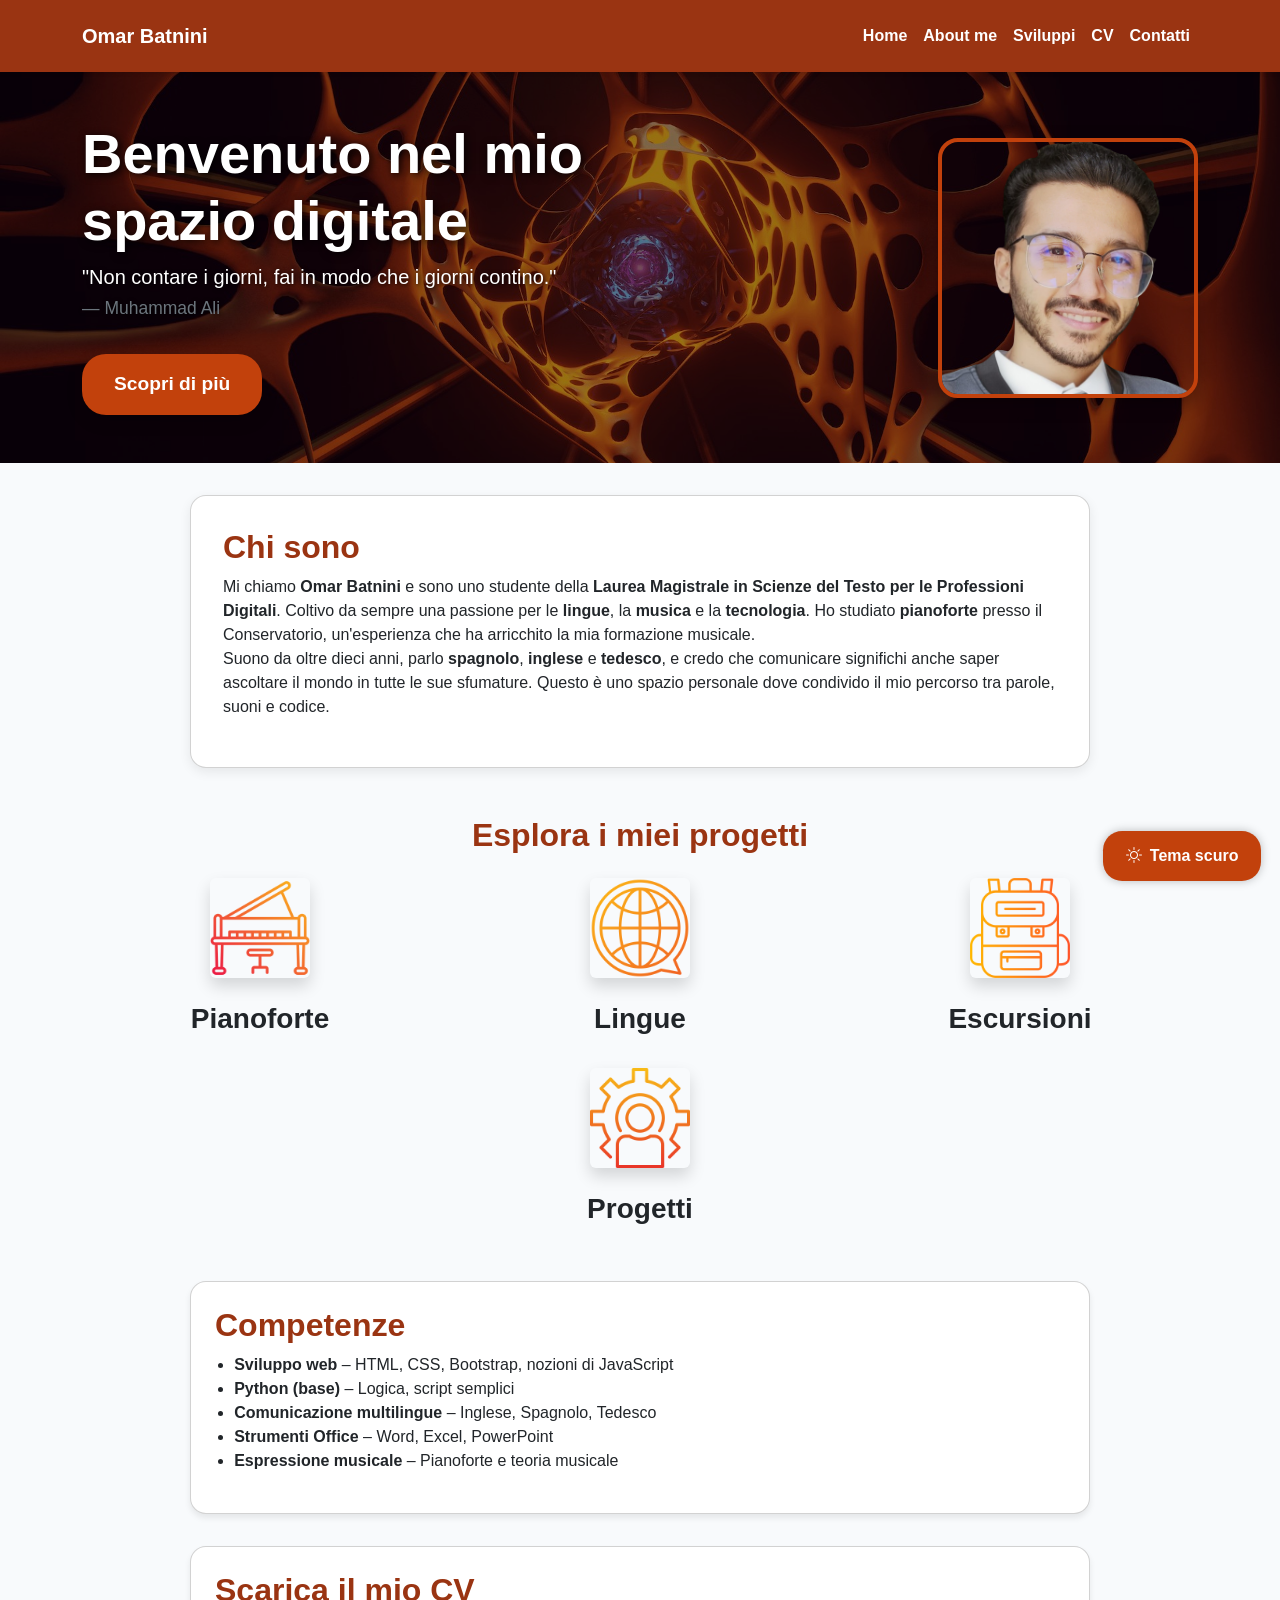
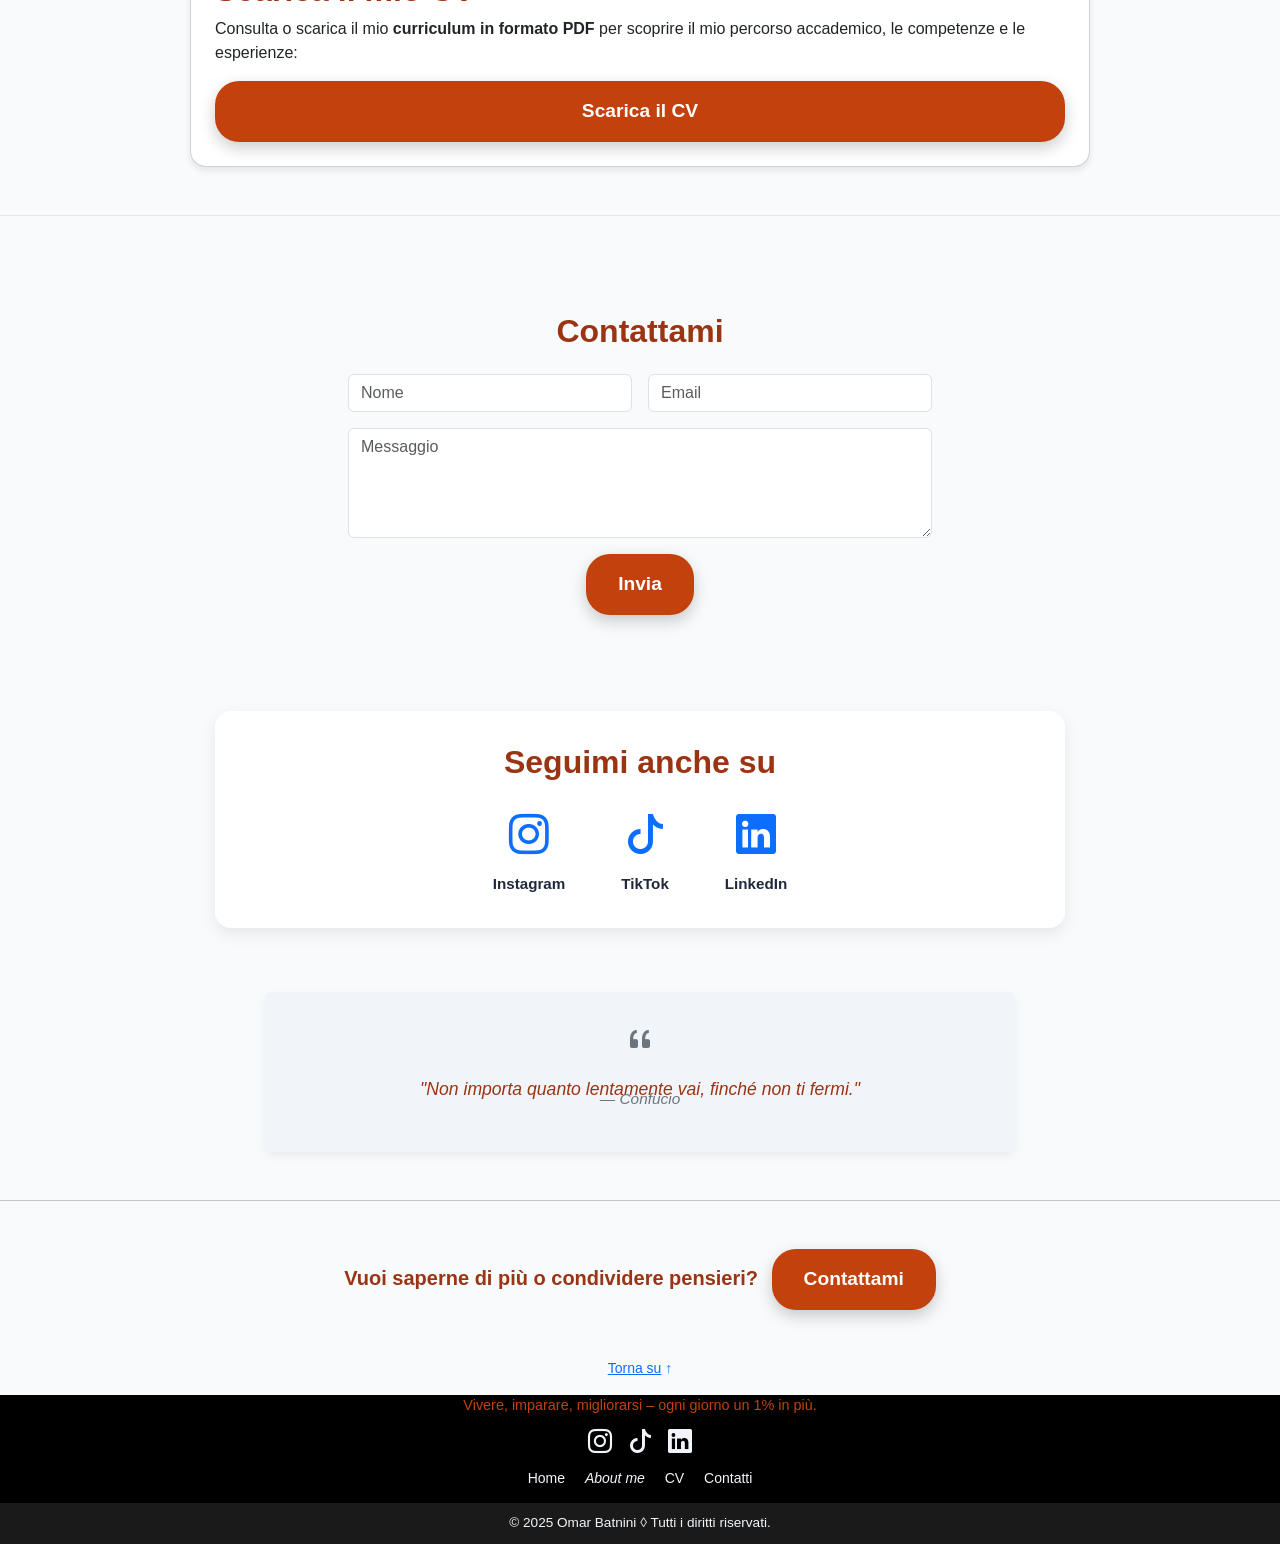
==== index.html @ 5d7cba1f "Versione 1 HTML del sito 05 febbraio" ====
<!DOCTYPE html>
<html lang="it">
<head>
    <!-- script per eseguire subito lo script ed evitare flash di cambio luce dark mode -->
    <script>
  (function() {
    try {
      const prefersDark = window.matchMedia('(prefers-color-scheme: dark)').matches;
      const savedTheme = localStorage.getItem('dark-mode');
      const useDark = savedTheme === 'dark' || (!savedTheme && prefersDark);
      if (useDark) {
        document.documentElement.classList.add('dark-mode');
      }
    } catch(e) {}
  })();
</script>
<!-- Meta Tags -->
  <meta charset="UTF-8">
  <meta http-equiv="X-UA-Compatible" content="IE=edge">
  <meta name="viewport" content="width=device-width, initial-scale=1">
  <meta name="description" content="Portfolio di uno studente LM-43: carriera accademica, progetti digitali, musica, lingue e sviluppo web.">
  <meta name="keywords" content="Studente LM-43, Scienze del testo, Portfolio, Web Development, Lingue, Musica, Python, HTML, CSS">
  <title>Portfolio – Omar Batnini</title>

<!-- Bootstrap & Icons -->
  <link href="https://cdn.jsdelivr.net/npm/bootstrap@5.3.3/dist/css/bootstrap.min.css" rel="stylesheet">
  <link rel="stylesheet" href="https://cdn.jsdelivr.net/npm/bootstrap-icons@1.11.3/font/bootstrap-icons.min.css">
  <link rel="stylesheet" href="css/style.css">

<!-- Favicon O con fulmine e link per adattare a schermi e device -->
  <link rel="apple-touch-icon" sizes="180x180" href="/apple-touch-icon.png">
  <link rel="icon" type="image/png" sizes="32x32" href="/favicon-32x32.png">
  <link rel="icon" type="image/png" sizes="16x16" href="/favicon-16x16.png">
  <link rel="manifest" href="/site.webmanifest">
  <link rel="icon" href="/favicons/favicon.ico" type="image/x-icon">

<!--Libreria open-source Font awesome per icone-->
  <link rel="stylesheet" href="https://cdnjs.cloudflare.com/ajax/libs/font-awesome/6.4.0/css/all.min.css">

<!-- Google Fonts -->
  <link rel="preconnect" href="https://fonts.googleapis.com">
  <link rel="preconnect" href="https://fonts.gstatic.com" crossorigin>
  <link href="https://fonts.googleapis.com/css2?family=Inter:wght@400;700&display=swap" rel="stylesheet">

<!-- OG Tags -->
  <meta property="og:title" content="Portfolio - Omar Batnini">
  <meta property="og:site_name" content="Portfolio accademico di Omar Batnini">
  <meta property="og:url" content="https://omar_batnini.it">
  <meta property="og:description" content="Lingue, web design, contenuti multimediali e musica. Un percorso creativo e digitale.">
  <meta property="og:type" content="website">
  <meta property="og:image" content="https://omar_batnini.it/preview.jpg">

<!--libreria AOS per animazioni -->
  <link href="https://cdn.jsdelivr.net/npm/aos@2.3.4/dist/aos.css" rel="stylesheet">
</head>

<body id="top" data-bs-spy="scroll" data-bs-target="#navbar" data-bs-offset="70" tabindex="0">
<!-- Bottone Dark Mode -->
    <button id="theme-toggle" class="d-flex align-items-center ms-3">
        <i class="bi bi-brightness-high me-2"></i>
        <span class="theme-label">Tema scuro</span>
    </button>
<!-- Navbar -->
<nav id="navbar" class="navbar navbar-expand-lg navbar-light shadow-sm py-3">
  <div class="container">

    <!-- Brand -->
    <a class="navbar-brand fw-bold" href="index.html#hero">Omar Batnini</a>

    <!-- Bottone hamburger -->
    <button class="navbar-toggler  ms-auto" type="button" data-bs-toggle="collapse" data-bs-target="#navbarNav">
      <span class="navbar-toggler-icon"></span>
    </button>

    <!-- Menu navigazione -->
    <div class="collapse navbar-collapse justify-content-end" id="navbarNav">
      <ul class="navbar-nav">
        <li class="nav-item"><a class="nav-link" href="index.html#hero">Home</a></li>
        <li class="nav-item"><a class="nav-link" href="index.html#bio">About me</a></li>
        <li class="nav-item"><a class="nav-link" href="index.html#progetti-interattivi">Sviluppi</a></li>
        <li class="nav-item"><a class="nav-link" href="index.html#cv">CV</a></li>
        <li class="nav-item"><a class="nav-link" href="index.html#contatti">Contatti</a></li>
      </ul>
    </div>

  </div>
</nav>

<main>

<!-- Hero Section -->
<section id="hero" class="py-5 hero-section text-center">
  <div class="container">
    <div class="row align-items-center">
      <div class="col-md-6 text-md-start order-2 order-md-1">
        <h1 class="display-4 fw-bold">Benvenuto nel mio spazio digitale</h1>
        <p class="lead" id="hero-quote"></p>
        <a href="#bio" class="btn btn-outline-orange mt-3">Scopri di più</a>
      </div>
      <div class="col-md-6 text-center text-md-end order-1 order-md-2">
        <img src="./img/home/profile-pic.png" alt="Foto di Omar Batnini, studente di LM-43, pianista e responsabile del sito" class="profile-pic" loading="lazy">
      </div>
    </div>
  </div>
</section>

<!-- Sezione Bio -->
<section id="bio" class="card">
  <h2>Chi sono</h2>
  <p>
    Mi chiamo <strong>Omar Batnini</strong> e sono uno studente della <strong>Laurea Magistrale in Scienze del Testo per le Professioni Digitali</strong>. Coltivo da sempre una passione per le <strong>lingue</strong>, la <strong>musica</strong> e la <strong>tecnologia</strong>. Ho studiato <strong>pianoforte</strong> presso il Conservatorio, un'esperienza che ha arricchito la mia formazione musicale.
    <br>
    Suono da oltre dieci anni, parlo <strong>spagnolo</strong>, <strong>inglese</strong> e <strong>tedesco</strong>, e credo che comunicare significhi anche saper ascoltare il mondo in tutte le sue sfumature. Questo è uno spazio personale dove condivido il mio percorso tra parole, suoni e codice.
  </p>
</section>

<section id="progetti-interattivi" class="container my-5">
  <h2 class="text-center fw-bold mb-4">Esplora i miei progetti</h2>
  <div class="row g-4 justify-content-center">
    <div class="col-md-4 text-center">
      <a href="piano.html" class="text-decoration-none">
        <img src="img/home/icona_piano.png" class="img-fluid rounded shadow icon-style" alt="Icona stilizzata di un pianoforte" loading="lazy">
        <h3 class="mt-2 text-dark">Pianoforte</h3>
      </a>
    </div>
    <div class="col-md-4 text-center">
      <a href="lingue.html" class="text-decoration-none">
        <img src="img/home/icona_lingue.png" class="img-fluid rounded shadow icon-style" alt="Icona stilizzata di un globo con connessioni" loading="lazy">
        <h3 class="mt-2 text-dark">Lingue</h3>
      </a>
    </div>
    <div class="col-md-4 text-center">
      <a href="escursioni.html" class="text-decoration-none">
        <img src="img/home/icona_escursione.png" class="img-fluid rounded shadow icon-style" alt="Icona stilizzata di uno zaino da escursione" loading="lazy">
        <h3 class="mt-2 text-dark">Escursioni</h3>
      </a>
    </div>
    <div class="col-md-3 text-center">
      <a href="progetti.html" class="text-decoration-none">
        <img src="img/home/icona_progetti.png" class="img-fluid rounded shadow icon-style" alt="Icona stilizzata per progetti digitali" loading="lazy">
        <h3 class="mt-2 text-dark">Progetti</h3>
      </a>
    </div>
  </div>
</section>

<section id="skills" class="card">
  <h2>Competenze</h2>
  <ul>
    <li><strong>Sviluppo web</strong> – HTML, CSS, Bootstrap, nozioni di JavaScript</li>
    <li><strong>Python (base)</strong> – Logica, script semplici</li>
    <li><strong>Comunicazione multilingue</strong> – Inglese, Spagnolo, Tedesco</li>
    <li><strong>Strumenti Office</strong> – Word, Excel, PowerPoint</li>
    <li><strong>Espressione musicale</strong> – Pianoforte e teoria musicale</li>
  </ul>
</section>

<section id="cv" class="card">
  <h2>Scarica il mio CV</h2>
  <p>Consulta o scarica il mio <strong>curriculum in formato PDF</strong> per scoprire il mio percorso accademico, le competenze e le esperienze:</p>
  <a href="CV_Batnini_Omar.pdf" target="_blank" download class="btn">Scarica il CV</a>
</section>

<hr class="my-5" style="border-top: 1px solid #aaa;">

<section id="contatti" class="py-5">
  <div class="container">
    <h2 class="text-center fw-bold mb-4">Contattami</h2>
    <form action="https://formsubmit.co/batniniomar8@gmail.com" method="POST" class="row g-3 mx-auto" style="max-width: 600px;">
      <input type="text" name="_honey" style="display:none">
      <input type="hidden" name="_captcha" value="false">
      <input type="hidden" name="_next" value="http://151.97.125.211/tecweb/batnini/thankyou.php">
      <div class="col-md-6">
        <input type="text" name="Nome" class="form-control" placeholder="Nome" required>
      </div>
      <div class="col-md-6">
        <input type="email" name="Email" class="form-control" placeholder="Email" required>
      </div>
      <div class="col-12">
        <textarea name="Messaggio" class="form-control" rows="4" placeholder="Messaggio" required></textarea>
      </div>
      <div class="col-12 text-center">
        <button type="submit" class="btn btn-orange">Invia</button>
      </div>
    </form>
  </div>
</section>

<section class="follow-card text-center my-5">
  <div class="follow-box mx-auto">
    <h2 class="fw-bold mb-4">Seguimi anche su</h2>
    <div class="d-flex justify-content-center gap-4 flex-wrap">
      <div class="social-icon-group">
        <a href="https://instagram.com/omar_batnini" target="_blank" aria-label="Profilo Instagram di Omar Batnini" class="text-decoration-none text-dark-mode-aware">
          <i class="bi bi-instagram fs-1"></i>
          <div class="social-label">Instagram</div>
        </a>
      </div>
      <div class="social-icon-group">
        <a href="https://tiktok.com/@omarbatnini" target="_blank" aria-label="Profilo TikTok di Omar Batnini" class="text-decoration-none text-dark-mode-aware">
          <i class="bi bi-tiktok fs-1"></i>
          <div class="social-label">TikTok</div>
        </a>
      </div>
      <div class="social-icon-group">
        <a href="https://www.linkedin.com/in/omar-batnini-01b618172/" target="_blank" aria-label="Profilo LinkedIn di Omar Batnini" class="text-decoration-none text-dark-mode-aware">
          <i class="bi bi-linkedin fs-1"></i>
          <div class="social-label">LinkedIn</div>
        </a>
      </div>
    </div>
  </div>
</section>

<section class="text-center my-5">
  <blockquote class="random-citazione mx-auto">
    <i class="bi bi-quote fs-2 text-secondary d-block mb-2"></i>
    <p id="random-quote"></p>
  </blockquote>
</section>

<hr class="my-5">

<section class="container text-center my-5">
  <h2 class="fs-5">
    Vuoi saperne di più o condividere pensieri? <a href="index.html#contatti" class="btn btn-outline-orange ms-2">Contattami</a>
  </h2>
</section>

<section class="text-center">
  <p class="text-center small mt-4">
    <a href="#top" class="text-decoration-none"><u>Torna su</u> ↑</a>
  </p>
</section>

</main>

<footer class="site-footer">
  <hr class="hr-dark-mode">
  <div class="container">
    <!-- Frase -->
    <div class="row">
      <div class="col-12">
        <p class="lead small footer-quote">Vivere, imparare, migliorarsi – ogni giorno un 1% in più.</p>
      </div>
    </div>

<!-- Social -->
  <div class="row mb-2">
    <div class="col-12">
      <div class="d-flex justify-content-center gap-3">
        <a href="https://instagram.com/omar_batnini" target="_blank"><i class="bi bi-instagram footer-icon"></i></a>
        <a href="https://tiktok.com/@omarbatnini" target="_blank"><i class="bi bi-tiktok footer-icon"></i></a>
        <a href="https://www.linkedin.com/in/omar-batnini-01b618172/" target="_blank"><i class="bi bi-linkedin footer-icon"></i></a>
      </div>
    </div>
  </div>

    <!-- Navigazione -->
    <div class="row">
      <div class="col-12">
        <ul class="list-inline small mb-1">
          <li class="list-inline-item mx-2"><a href="index.html#hero" class="footer-link">Home</a></li>
          <li class="list-inline-item mx-2"><a href="index.html#bio" class="footer-link"><i>About me</i></a></li>
          <li class="list-inline-item mx-2"><a href="index.html#cv" class="footer-link">CV</a></li>
          <li class="list-inline-item mx-2"><a href="index.html#contatti" class="footer-link">Contatti</a></li>
        </ul>
      </div>
    </div>
  </div>

  <!-- Banda finale -->
  <div class="footer-bottom">
    © 2025 Omar Batnini ◊ Tutti i diritti riservati.
  </div>
</footer>

<!-- Script Bootstrap + Tema -->
<script src="https://cdn.jsdelivr.net/npm/bootstrap@5.3.3/dist/js/bootstrap.bundle.min.js"></script>
<script src="js/quotes.js"></script>

<!-- Scrollspy dopo aver caricato Bootstrap script -->
<script>
  const scrollSpy = new bootstrap.ScrollSpy(document.body, {
    target: '#navbar',
    offset: 70
  });
</script>

<!-- Tema Dark mode -->
<script>
const themeToggle = document.getElementById('theme-toggle');

if (themeToggle) {
    const icon = themeToggle.querySelector('i');
    const label = themeToggle.querySelector('.theme-label');

    const savedTheme = localStorage.getItem('dark-mode');
    if (savedTheme === 'true') {
        document.body.classList.add('dark-mode');
    }

    function updateThemeIcon() {
        const isDark = document.body.classList.contains('dark-mode');
        icon.className = isDark ? 'bi bi-moon me-2' : 'bi bi-brightness-high me-2';
        if (label) {
            label.textContent = isDark ? 'Tema chiaro' : 'Tema scuro';
        }
    }

    themeToggle.addEventListener('click', () => {
        const isDark = document.body.classList.toggle('dark-mode');
        localStorage.setItem('dark-mode', isDark);
        updateThemeIcon();
    });

    updateThemeIcon();
}
</script>

<!-- Inserisci citazioni random -->
<script>
document.addEventListener('DOMContentLoaded', function() {
    const heroQuote = document.getElementById('hero-quote');
    const randomQuote = document.getElementById('random-quote');
    
    if (heroQuote) {
        const quote = getRandomQuote();
        heroQuote.innerHTML = `"${quote.testo}" <br><span class="blockquote-footer mt-2">${quote.autore}</span>`;
    }
    
    if (randomQuote) {
        const quote = getRandomQuote();
        randomQuote.innerHTML = `"${quote.testo}"<br><footer class="blockquote-footer">${quote.autore}</footer>`;
    }
});
</script>

</body>
</html>
---- css/style.css ----
/* =======================================
   VARIABILI CSS E COLORI BASE
======================================= */

:root {
  --primary-bg: #334155;                  /* Grigio-blu profondo (sfondo generale) */
  --primary-text: #1e293b;                /* Testo primario scuro */
  --accent-color: #c2410c;                /* Arancione bruciato (bottoni, titoli) */
  --accent-color-light: #fca96a;          /* Arancione chiaro (hover, ombreggiature) */
  --secondary-accent-color: #2563eb;      /* Blu vivo per link/icone */
  --navbar-bg: #9a3412;                   /* Marrone-arancio scuro (navbar) */
  --card-bg: #ffffff;                     /* Bianco */
  --card-shadow: rgba(0, 0, 0, 0.08);     /* Ombra soft */
  --dark-bg: #0f172a;                     /* Sfondo dark mode */
  --light-text: #f1f5f9;                  /* Testo chiaro su sfondo scuro */
  --dark-card: #1e293b;                   /* Card in dark mode */
  --dark-border: #334155;                 /* Bordo visibile ma soft */
  --accent-color-dark: #9a3412;           /* Variante più scura dell'accent */
  --bg-main: #f8fafc;                     /* Sfondo chiaro uniforme */
  --section-bg: #f1f5f9;                  /* Sezioni alternate */
}



/* =======================================
   BODY E FONT BASE
======================================= */
/* =======================================
   Scorrimento fluido tra i link interni con ancoraggio e smooth scrolling
======================================= */
html {
  scroll-behavior: smooth;
}
html.dark-mode {
  --primary-bg: #0f172a;
  --primary-text: #f1f5f9;
  /* Altre variabili per la modalità scura */
}

html.light-mode {
  --primary-bg: #f8fafc;
  --primary-text: #1e293b;
  /* Altre variabili per la modalità chiara */
}
body {
  margin: 0;
  font-family: 'Segoe UI', sans-serif;
  background-color: var(--bg-main);
  color: var(--primary-text);
  transition: background-color 0.4s ease, color 0.4s ease;
/*aggiunto per il footer che non stava giù con poco contenuto in progetti.html*/
  display: flex;
  flex-direction: column;
  min-height: 100vh;
  /* Per far funzionare scrollspy */
    position: relative;

}
main {
  flex: 1;
}

/* =======================================
   HEADER E IMMAGINE PROFILO
======================================= */
header {
  display: flex;
  align-items: center;
  padding: 2rem;
  gap: 2rem;
  flex-wrap: wrap;
  justify-content: center;
}

header img {
  width: 150px;
  height: 150px;
  border-radius: 50%;
  object-fit: cover;
  border: 4px solid var(--accent-color);
}

.intro {
  max-width: 600px;
}

/* =======================================
   TITOLI
======================================= */
h1, h2, h3, h5 {
  color: var(--navbar-bg);
  margin-bottom: 0.5rem;
  font-weight: bold;
}
/* =======================================
   NAVBAR
======================================= */
.navbar {
  position: sticky;
  top: 0;
  z-index: 1030;
  background-color: var(--navbar-bg);
  padding: 1rem;
  display: flex;
  justify-content: center;
  gap: 2rem;
  flex-wrap: wrap;
}

.navbar a {
  color: white !important;
  text-decoration: none;
  font-weight: bold;
}

.navbar a:hover {
  text-decoration: underline;
}
/*per il bottone dark mode*/
.navbar #theme-toggle {
  background-color: var(--navbar-bg);
  color: var(--light-text);
  border: none;
}
.navbar #theme-toggle:hover {
  background-color: var(--accent-color-dark);
}
/* =======================================
   NAVBAR SCROLLSPY : ma non funziona, tolto id="nav" e altro
   .navbar-nav .nav-link.active {
  color: var(--accent-color-light) !important;
  border-bottom: 2px solid var(--accent-color-light);
}
======================================= */


/* =======================================
   HERO SECTION*/
.hero-section {
  position: relative;
  background-image: url('../img/home/hero-bg.jpg'); /* URL dell'immagine di sfondo hero */
  background-size: cover;
  background-position: center;
  background-repeat: no-repeat;
  color: var(--primary-text);
}

.hero-section h1,
.hero-section .lead {
  text-shadow: 2px 2px 4px rgba(0, 0, 0, 0.5);
  
}

.lead {
  color: var(--accent-color); 
}

.hero-section::before {
  content: "";
  position: absolute;
  inset: 0;
  background: rgba(0, 0, 0, 0.4); /* ombra sopra l'immagine */
  z-index: 0;
}
.hero-section .container {
  position: relative;
  z-index: 1;
}
/* =======================================
   IMMAGINE PROFILO*/
   .profile-pic {
    width: 100%;
    max-width: 260px;
    height: auto;
    aspect-ratio: 1/1;
    border-radius: 20px;
    border: 4px solid var(--accent-color);
    object-fit: cover;
    object-position: center top;
    margin-right: 0;
    box-shadow: 0 6px 18px rgba(0, 0, 0, 0.25);
  }
  .profile-pic:hover {
  transform: scale(1.03);
  transition: transform 0.3s ease;
}
/* =======================================
   SEZIONE BIO
======================================= */
#bio {
  box-shadow: 0 4px 12px var(--card-shadow);
  border-radius: 1rem;
  padding: 2rem;
  background-color: var(--card-bg);
  margin: 2rem auto;
  max-width: 900px;
}

/* =======================================
   CARD GENERICA (COMPETENZE E CV)
======================================= */
.card {
  background-color: var(--card-bg);
  box-shadow: 0 4px 6px var(--card-shadow);
  border-radius: 1rem;
  padding: 1.5rem;
  margin: 2rem auto;
  max-width: 900px;
  transition: background-color 0.3s ease, box-shadow 0.3s ease;
}
/* =======================================
   CAROUSEL
   =======================================*/
/* Stili comuni per entrambi i caroselli */
.carousel-custom {
  background-color: var(--section-bg);
  padding: 1rem;
  border-radius: 1rem;
  max-width: 800px;
  margin: 0 auto;
}

.carousel-custom .carousel-item img {
  max-height: 480px; /* Altezza più contenuta */
  width: auto;
  max-width: 100%;
  object-fit: contain; /* Lascia margini laterali come in lingue.html */
  display: block;
  margin: 0 auto;
}
/* Mettiamo le freccette laterali su sfondo bianco e le inseriamo in svg*/
.carousel-custom .carousel-control-prev-icon,
.carousel-custom .carousel-control-next-icon {
  background-image: url("data:image/svg+xml,%3Csvg xmlns='http://www.w3.org/2000/svg' fill='%231e293b' viewBox='0 0 16 16'%3E%3Cpath d='M8.354 1.146a.5.5 0 0 0-.708 0L2.5 6.293a.5.5 0 0 0 0 .707L7.646 12.5a.5.5 0 0 0 .708-.707L3.207 7.5H13.5a.5.5 0 0 0 0-1H3.207l4.147-4.293a.5.5 0 0 0 0-.707z'/%3E%3C/svg%3E");
}
/* =======================================
   LISTE E TESTO
======================================= */
ul {
  padding-left: 1.2rem;
}
/*Citazione Random PHP*/
.random-citazione {
  font-style: italic;
  font-size: 1.1rem;
  padding: 1.5rem;
  text-align: center;
  margin: 4rem auto 2rem;
  max-width: 750px;
  border-radius: 0.5rem;
  background-color: var(--section-bg);
  color: var(--accent-color-dark);
  box-shadow: 0 4px 10px rgba(0,0,0,0.06);
}
/* ==========================================
  Per aumentare leggermente visibilità con altezza linea*/
.random-citazione {
  line-height: 1.6;
}
/* =======================================
   ICONE E IMMAGINI
======================================= */
.icon-style {
  max-width: 100px;
  height: auto;
  margin-bottom: 1rem;
  display: inline-block;
  transition: transform 0.3s ease; /* aggiunto per animazione */
}

.icon-style:hover {
  transform: scale(1.05); /* zoom leggero al passaggio del mouse */
}

/*ingrandimento immagini e altre caratteristiche*/
img {
  transition: transform 0.3s ease;
}
.img-fluid {
  width: 100%;
  height: auto;
}
.row.text-center img {
  width: 100%;
  height: auto;
  border-radius: 0.5rem;
  box-shadow: 0 6px 16px rgba(0, 0, 0, 0.15);
  transition: transform 0.3s ease;
}

.row.text-center img:hover {
  transform: scale(1.03);
}
.esplora-icon {
  color: var(--accent-color); /* Arancione personalizzato */
  transition: transform 0.3s ease, color 0.3s ease;
}
/*sollevamento icone e cambio colo al passaggio*/
.esplora-icon:hover {
  transform: translateY(-6px); /* Verso l’alto */
  color: var(--accent-color-light); /* Variante più chiara */
}
/* =======================================
   TOGGLE DARK MODE BUTTON
======================================= */
/* =======================================
   STILE UNIFICATO PER TUTTI I BOTTONI
   (compresi toggle e pulsanti principali)
   Effetto hover + focus con ingrandimento
========================================= */
.btn,
.toggle-button{
  display: inline-block;
  padding: 1rem 2rem;
  font-size: 1.2rem;
  background-color: var(--accent-color);
  color: white;
  border-radius: 1.5rem;
  font-weight: bold;
  border: none;
  cursor: pointer;
  box-shadow: 0 6px 16px rgba(0,0,0,0.2);
  transition: transform 0.3s ease, background-color 0.3s ease, box-shadow 0.3s ease;
  text-decoration: none;
}

.btn:hover,
.btn:focus,
.btn:active,
.toggle-button:hover,
.toggle-button:focus,
.toggle-button:active{
  background-color: var(--accent-color-dark);
  color: white;
  transform: scale(1.05);
  box-shadow: 0 8px 24px rgba(0, 0, 0, 0.3);
  outline: none;
}
/* rendiamo anche accessibile via tastiera il sito, e navighiamo tra i bottoni con Tab!*/
.btn:focus-visible {
  outline: 3px solid var(--secondary-accent-color);
  outline-offset: 2px;
}
/*CSS per il cronometro di studio in progetti*/
.study-timer-display {
  font-size: 2.5rem;
  font-weight: bold;
  padding: 1rem 2rem;
  background-color: var(--section-bg);
  color: var(--accent-color-dark);
  border-radius: 1rem;
  box-shadow: 0 4px 10px rgba(0,0,0,0.1);
  display: inline-block;
}

.btn-timer {
  background-color: var(--secondary-accent-color);
  color: white;
  border: none;
  padding: 0.6rem 1.4rem;
  font-weight: bold;
  border-radius: 1rem;
  margin: 0.5rem;
  font-size: 1rem;
  transition: all 0.3s ease;
}

.btn-timer:hover {
  transform: scale(1.05);
  background-color: #1d4ed8; /* più scuro */
}

.pomodoro-timer {
  font-size: 3.5rem;
  font-weight: bold;
  background-color: #fff;
  color: var(--accent-color);
  padding: 1rem 2rem;
  border-radius: 2rem;
  box-shadow: 0 8px 20px rgba(0, 0, 0, 0.15);
}

.pomodoro-wrapper {
  background: var(--card-bg);
  border: 3px dashed var(--accent-color);
  padding: 2rem 2.5rem;
  border-radius: 30px;
  box-shadow: 0 8px 20px rgba(0, 0, 0, 0.1);
}

.btn-pomodoro {
  background-color: var(--secondary-accent-color);
  color: white;
  font-weight: bold;
  font-size: 1.3rem;
  padding: 1rem 2.5rem;
  border: none;
  border-radius: 2rem;
  box-shadow: 0 6px 14px rgba(0, 0, 0, 0.25);
  transition: transform 0.2s ease, box-shadow 0.25s ease;
  min-width: 170px; /* larghezza minima per coerenza */
}

.btn-pomodoro:hover {
  transform: scale(1.06);
  background-color: #1e40af;
  box-shadow: 0 8px 20px rgba(0, 0, 0, 0.3);
}
/* =======================================
   Immagine Gatto
======================================= */
.gatto-profilo {
  max-width: 320px;
  width: 100%;
  height: auto;
  display: block;
  margin: 0 auto;
  border-radius: 1rem;
  box-shadow: 0 6px 20px rgba(0, 0, 0, 0.2);
  object-fit: cover;
  transition: transform 0.3s ease;
}

.gatto-profilo:hover {
  transform: scale(1.03);
}
/*Per la citazioni*/
.citazione {
  font-style: italic;
  font-size: 1.2rem;
  color: var(--primary-text);
  max-width: 600px;
  padding: 1.5rem;
  border-left: 4px solid var(--accent-color);
  background-color: transparent;
}
/*Per la card con i link ad altri progetti*/

.card-link {
  background-color: var(--card-bg);
  color: var(--primary-text);
  transition: transform 0.3s ease, box-shadow 0.3s ease;
}

.card-link:hover {
  transform: translateY(-4px);
  box-shadow: 0 6px 20px rgba(0, 0, 0, 0.1);
  color: var(--accent-color);
  text-decoration: none;
}

.card-link i {
  display: block;
  margin-bottom: 0.5rem;
}


/* =======================================
   SOCIAL ICONS
======================================= */
.social-links {
  display: flex;
  justify-content: center;
  gap: 1rem;
  margin-bottom: 2rem;
}

.social-links a {
  color: var(--accent-color);
  font-size: 1.5rem;
  text-decoration: none;
}

/* =======================================
   FOOTER
======================================= */
.site-footer {
  background-color: #000 !important;
  color: var(--light-text);
  text-align: center;
  margin-top: 0px;
  margin-bottom: 0;
}

.site-footer .footer-quote {
  margin-bottom: 8px;
  font-size: 0.9rem;
}

.footer-icon {
  font-size: 1.5rem;
  color: var(--light-text);
}

.footer-icon:hover {
  color: var(--accent-color);
}

.footer-link {
  color: var(--light-text);
  text-decoration: none;
}

.footer-link:hover {
  color: var(--accent-color);
}

.footer-bottom {
  background-color: #1a1a1a;
  color: var(--light-text);
  font-size: 0.85rem;
  padding: 10px 0;
  margin-top: 10px;
}
/* =======================================
   SOCIAL ICONS
======================================= */
.social-icon-link {
  color: var(--primary-bg);
  transition: transform 0.3s ease, color 0.3s ease;
}

.social-icon-link:hover {
  color: var(--secondary-accent-color);
  transform: scale(1.1);
}
/*Bottone in dark mode con scritta in basso a destra*/
#theme-toggle {
  position: fixed;
  bottom: 1.2rem;
  right: 1.2rem;
  z-index: 1000;
  padding: 0.8rem 1.4rem;
  background-color: var(--accent-color);
  color: white;
  border: none;
  border-radius: 1.2rem;
  font-weight: 600;
  font-size: 1rem;
  box-shadow: 0 0 10px rgba(0, 0, 0, 0.25);
  display: flex;
  align-items: center;
  transition: background-color 0.3s ease, transform 0.2s ease;
}

#theme-toggle:hover {
  transform: scale(1.06);
  background-color: var(--accent-color-dark);
}
/*"icone e sezione finale "Seguimi anche su"*/
.social-icon-group {
  text-align: center;
  margin: 0 1rem;
}

.social-label {
  margin-top: 0.5rem;
  font-size: 0.95rem;
  font-weight: 600;
  color: var(--primary-text);
}
/*Banner nero per evidenziare social a fine pagina*/
.follow-box {
  background-color: var(--card-bg);
  border-radius: 1rem;
  padding: 2rem;
  box-shadow: 0 6px 16px rgba(0,0,0,0.08);
  max-width: 850px;
}

.follow-box h2 {
  color: var(--navbar-bg);
}

.follow-box i {
  transition: transform 0.3s ease;
}

.follow-box a i {
  transition: transform 0.3s ease;
}

.follow-box a:hover i {
  transform: translateY(+6px);
}
/*i link al passaggio o focus hanno underlining*/
a:hover,
a:focus {
  text-decoration: underline;
}
/* =======================================
   DARK MODE
======================================= */

body.dark-mode .text-muted,
body.dark-mode {
  background-color: var(--dark-bg) !important;
  color: var(--light-text);
}

body.dark-mode h1,
body.dark-mode h2,
body.dark-mode a,
body.dark-mode ul{
  color: var(--accent-color-light);
}
body.dark-mode h3 {
  color: var(--accent-color) !important;
}
body.dark-mode h5 {
  color: var(--secondary-accent-color);
}
body.dark-mode li
  {
    color: var(--light-text);
  }


body.dark-mode .card,
body.dark-mode #bio,
body.dark-mode .form-control {
  background-color: var(--dark-card);
  color: var(--light-text) !important;
}
body.dark-mode #carousel {
  background-color: #1a1a1a; /* O un grigio scuro elegante */
}
body.dark-mode input,
body.dark-mode textarea,
body.dark-mode select {
  background-color: var(--dark-card);
  color: var(--light-text);
  border: 1px solid var(--dark-border);
}
body.dark-mode .lead {
  color: var(--light-text);
}


body.dark-mode nav {
  background-color: var(--accent-color-dark);
}

body.dark-mode nav a {
  color: var(--accent-color-light);
}
body.dark-mode .hero-section {
  background-color: #1a1a1a; /* fallback scuro se non vuoi immagine */
  color: var(--accent-color);
}

body.dark-mode .bi:hover {
  color: var(--secondary-accent-color)
}
/** =======================================
   FORM E INPUT
======================================= */
body.dark-mode input,
body.dark-mode textarea,
body.dark-mode .form-control {
  background-color: #2a2a2a; /* grigio scuro elegante */
  color: #f0f0f0; 
  border: 1px solid #555; 
}
/* =======================================
   PLACEHOLDER TEXT
======================================= */
body.dark-mode ::placeholder{
  color: var(--secondary-accent-color);
  opacity: 0.9; /* Opacità del placeholder */
}

/* Colore più chiaro per il titolo solo in light mode */
body:not(.dark-mode) .hero-section h1.display-4 {
  color: #ffffff;
  text-shadow: 2px 2px 8px rgba(0, 0, 0, 0.9);
  font-weight: 900;
}

/* DARK MODE: Sempre bianco con ombra molto scura */
body.dark-mode .hero-section h1.display-4 {
  color: #e5e7eb; /* Grigio chiaro */ 
  text-shadow: 2px 2px 10px rgba(0, 0, 0, 0.9);
  font-weight: 900;
}

/* Colore bianco e ombra per il paragrafo lead solo in light mode */
body:not(.dark-mode) .hero-section .lead {
  color: #ffffff;
  text-shadow: 1px 1px 4px rgba(0, 0, 0, 0.9);
}
body.dark-mode .btn {
  color: white;
}


/*citazione classica in dark mode*/
body.dark-mode .citazione {
  color: var(--light-text);
  border-left-color: var(--accent-color-light);
}
/* Citazione random e modalità dark*/
body.dark-mode .random-citazione {
  background-color: #1e293b;
  color: var(--accent-color-light);
  box-shadow: 0 4px 12px rgba(255, 255, 255, 0.08);
}
/* Cronometro di studio in real time e modalità dark*/


body.dark-mode .study-timer-display {
  background-color: var(--dark-card);
  color: var(--accent-color-light);
}
/*Card con altri progetti*/
body.dark-mode .shadow-sm.bg-white {
  background-color: var(--dark-card);
  color: var(--light-text);
}

/*etichette dark mode dei social "Seguimi anche su"*/
body.dark-mode .social-label {
  color: var(--light-text);
}

body.dark-mode .follow-box {
  background-color: var(--dark-card);
  color: var(--light-text);
}
.hr-dark-mode {
  display: none; /* nascosta di default */
  border: none;
}

body.dark-mode .hr-dark-mode {
  display: block;
  max-width: 100%;
}
/*Card link "Esplora anche" grigie in dark mode*/
body.dark-mode .card-link {
  background-color: #1e293b; /* grigio elegante */
  color: var(--primary-text); /* mantiene il colore originale */
  box-shadow: 0 6px 12px rgba(255, 255, 255, 0.05);
}

/*carousel grigio in dark-mode*/

body.dark-mode .carousel-custom {
  background-color: #1e293b; /* grigio-blu scuro elegante */
  border-radius: 1rem;
  box-shadow: 0 6px 12px rgba(255, 255, 255, 0.04);
}
/*con frecce svg arancioni in carousel in dark-mode*/
body.dark-mode .carousel-control-prev-icon,
body.dark-mode .carousel-control-next-icon {
  background-image: url("data:image/svg+xml,%3Csvg xmlns='http://www.w3.org/2000/svg' fill='%23fca96a' viewBox='0 0 16 16'%3E%3Cpath d='M8.354 1.146a.5.5 0 0 0-.708 0L2.5 6.293a.5.5 0 0 0 0 .707L7.646 12.5a.5.5 0 0 0 .708-.707L3.207 7.5H13.5a.5.5 0 0 0 0-1H3.207l4.147-4.293a.5.5 0 0 0 0-.707z'/%3E%3C/svg%3E");
}
/*icone arancioni in dark mode*/
body.dark-mode .follow-box a i.bi {
  color: var(--navbar-bg) !important;
}

body.dark-mode .follow-box a:hover i.bi {
  color: var(--accent-color-dark) !important;
}

/* 2. Sezione "Esplora anche" - mantieni colore icona */
body.dark-mode .card-link i {
  color: var(--accent-color); 
}
/* colore arancione al passaggio hover in dark mode "Seguimi anche su" */
body.dark-mode .follow-box a i.bi:hover {
  color: var(--accent-color-light) !important; /* Arancione chiaro solo su hover in dark mode */
}
/* 3. Mantieni testo delle etichette social in bianco */
body.dark-mode .social-label {
  color: var(--light-text)!important;
}
/* =======================================
   RESPONSIVE
======================================= */
@media (max-width: 768px) {
  /* contenuti per tablet o piccoli laptop */
  header {
    flex-direction: column;
    align-items: center;
  }
  .icon-style {
    max-width: 80px;
  }
  header img {
    width: 120px;
    height: 120px;
  }
  .intro {
    text-align: center;
  }
  nav {
    flex-direction: column;
    align-items: center;
  }
  #bio,
  .card {
    margin: 1rem;
    padding: 1.2rem;
  }
}

@media (max-width: 576px) {
  .container.my-5 {
    margin-top: 1.5rem !important;
    margin-bottom: 1.5rem !important;
  }
}
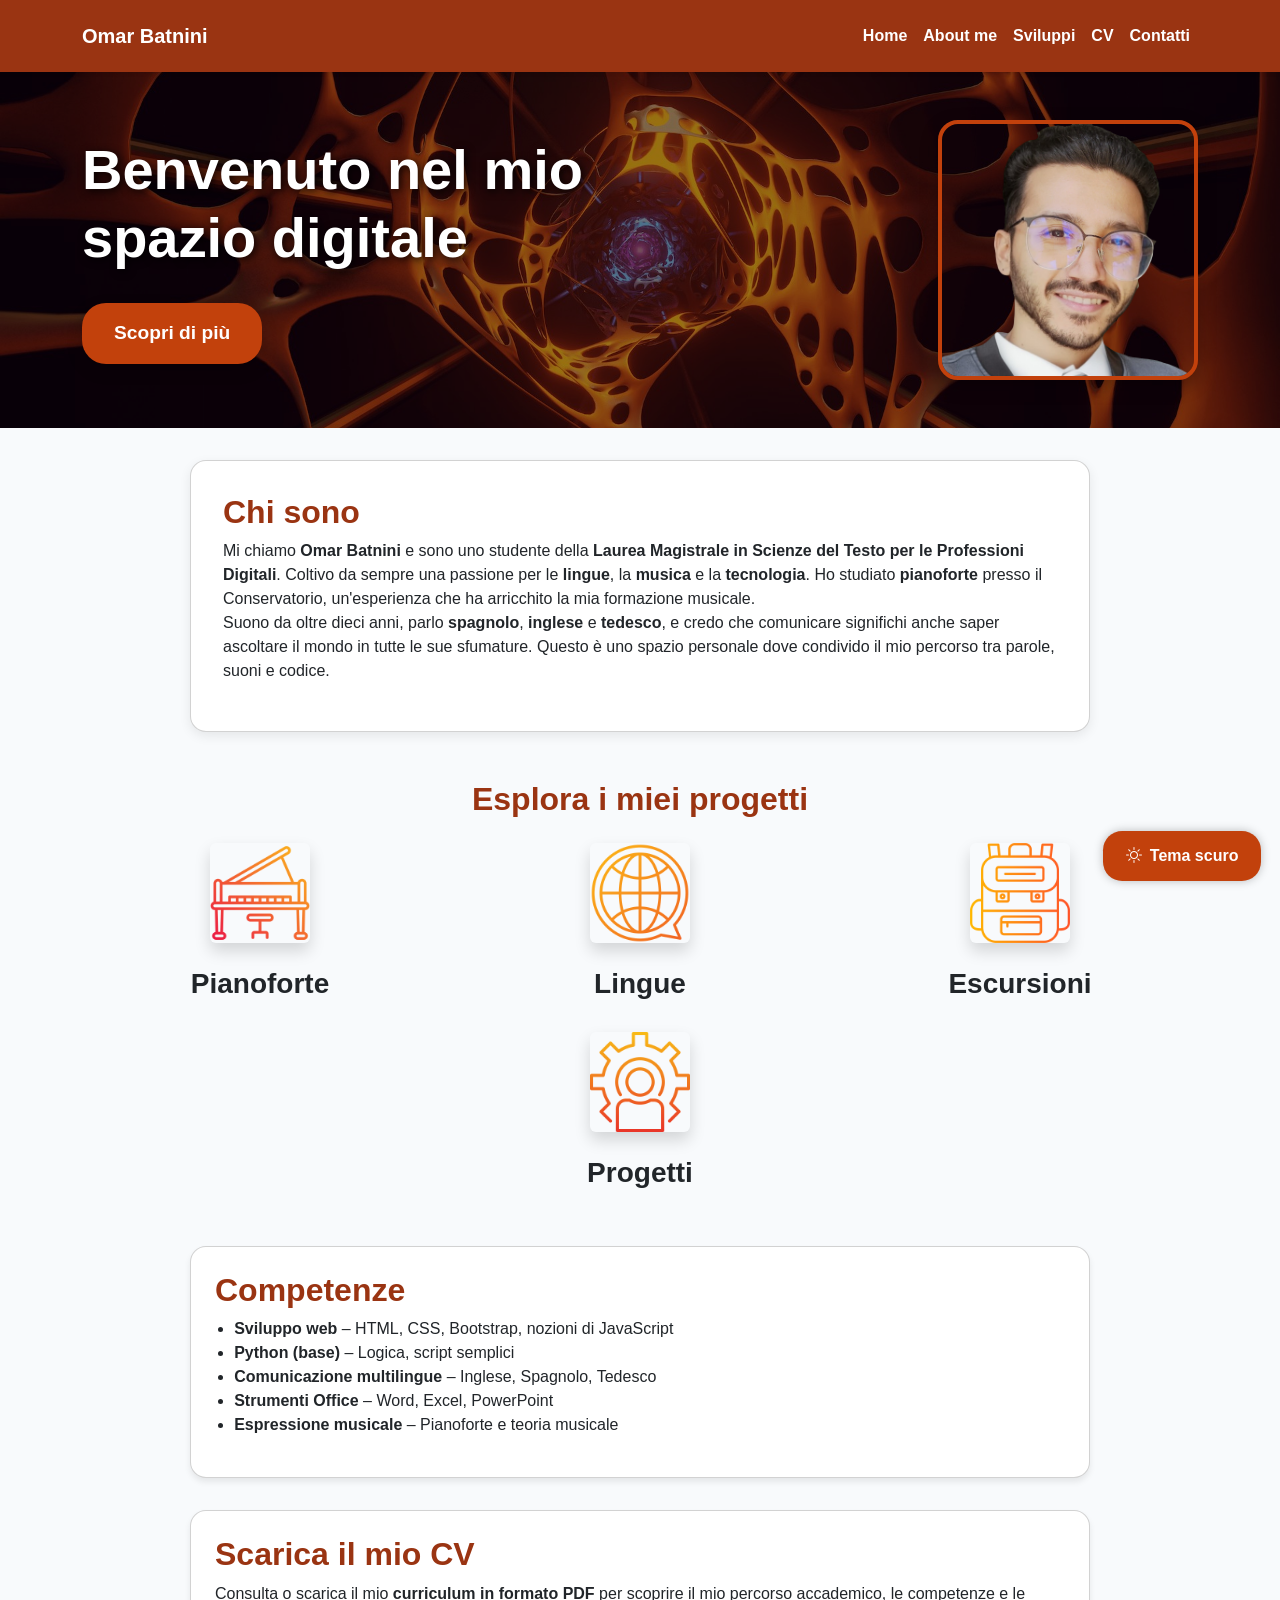
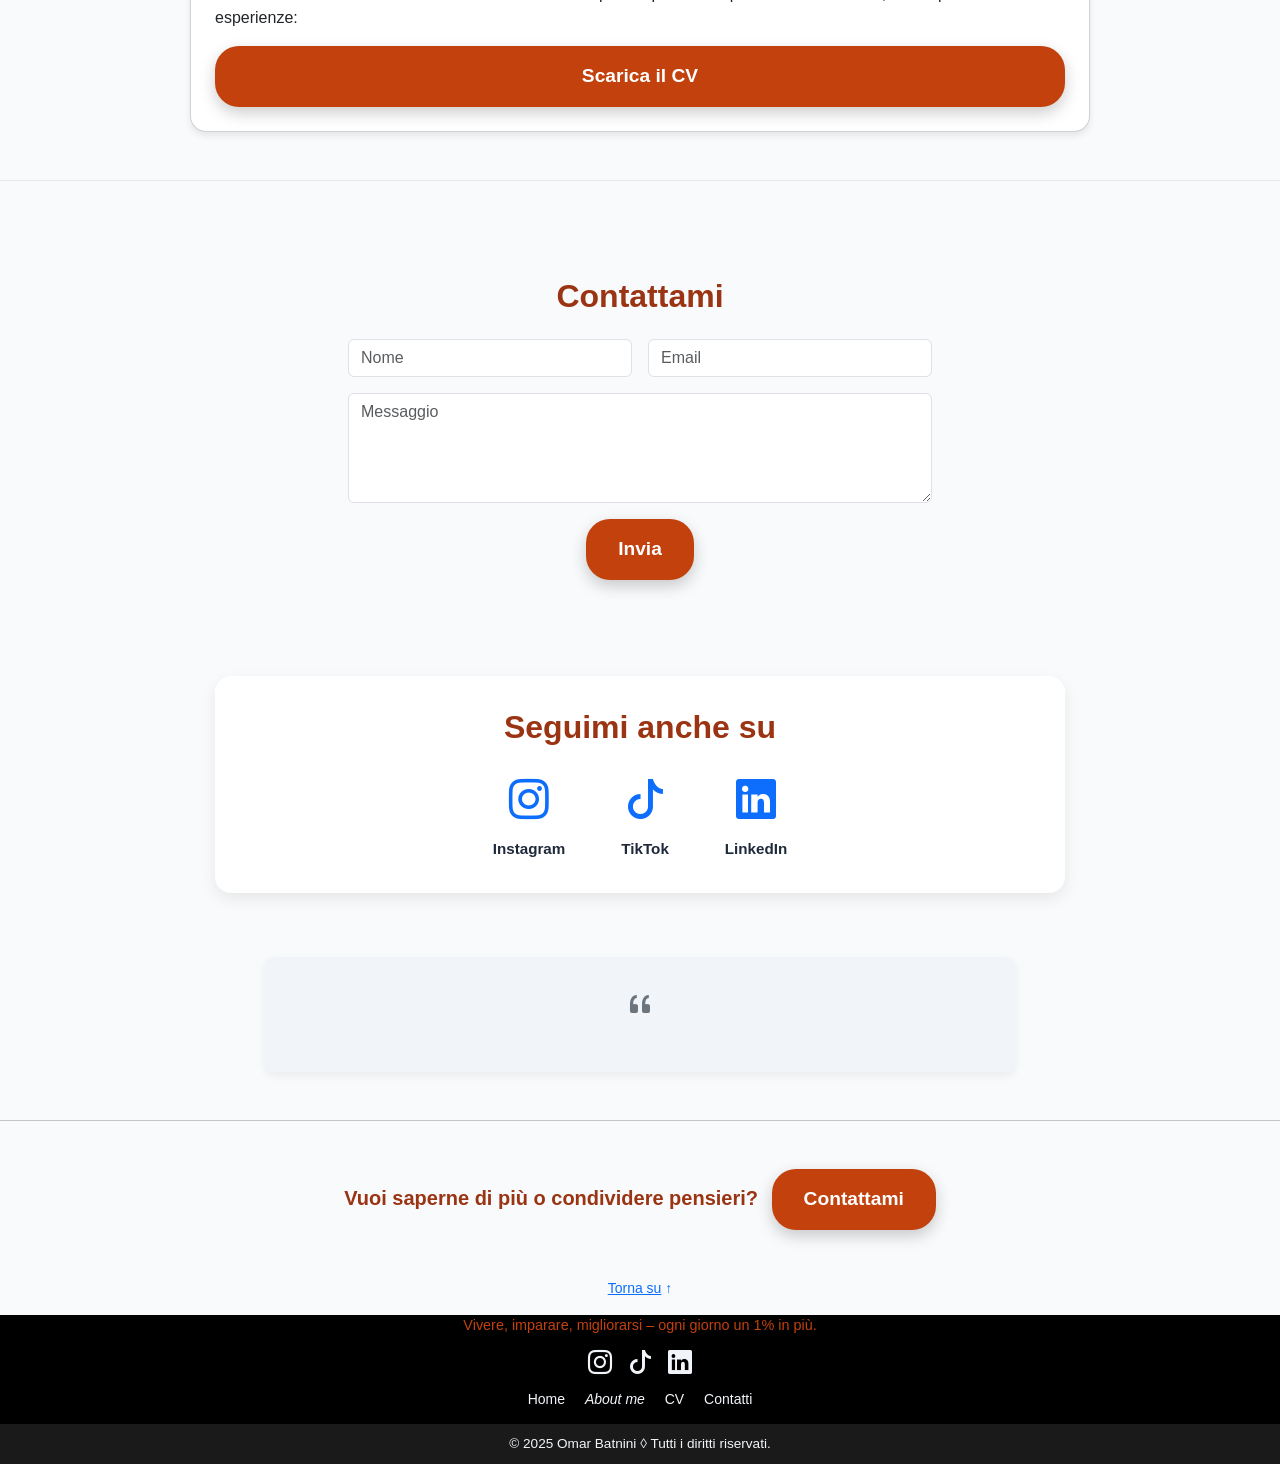
==== commit cac10827: "Sistemato index.html" ====
--- a/index.html
+++ b/index.html
@@ -21,7 +21,8 @@
   <meta name="description" content="Portfolio di uno studente LM-43: carriera accademica, progetti digitali, musica, lingue e sviluppo web.">
   <meta name="keywords" content="Studente LM-43, Scienze del testo, Portfolio, Web Development, Lingue, Musica, Python, HTML, CSS">
   <title>Portfolio – Omar Batnini</title>
-
+<! -- Content Security Policy per sicurezza -->
+  <meta http-equiv="Content-Security-Policy" content="default-src 'self' https: data:; script-src 'self' https:; style-src 'self' https: 'unsafe-inline';">
 <!-- Bootstrap & Icons -->
   <link href="https://cdn.jsdelivr.net/npm/bootstrap@5.3.3/dist/css/bootstrap.min.css" rel="stylesheet">
   <link rel="stylesheet" href="https://cdn.jsdelivr.net/npm/bootstrap-icons@1.11.3/font/bootstrap-icons.min.css">
@@ -158,7 +159,7 @@
 <section id="cv" class="card">
   <h2>Scarica il mio CV</h2>
   <p>Consulta o scarica il mio <strong>curriculum in formato PDF</strong> per scoprire il mio percorso accademico, le competenze e le esperienze:</p>
-  <a href="CV_Batnini_Omar.pdf" target="_blank" download class="btn">Scarica il CV</a>
+  <a href="CV-batnini-omar-studente-LM-43-Digital-Humanist.pdf" target="_blank" download class="btn">Scarica il CV</a>
 </section>
 
 <hr class="my-5" style="border-top: 1px solid #aaa;">
@@ -167,17 +168,17 @@
   <div class="container">
     <h2 class="text-center fw-bold mb-4">Contattami</h2>
     <form action="https://formsubmit.co/batniniomar8@gmail.com" method="POST" class="row g-3 mx-auto" style="max-width: 600px;">
-      <input type="text" name="_honey" style="display:none">
-      <input type="hidden" name="_captcha" value="false">
-      <input type="hidden" name="_next" value="http://151.97.125.211/tecweb/batnini/thankyou.php">
+      <input type="text" name="_honey" maxlength="60" style="display:none">
+      <input type="hidden" name="_captcha" maxlength="60" value="true">
+      <input type="hidden" name="_next" maxlength="60" value="https://gingercat938.github.io/omar-website//thankyou.html">
       <div class="col-md-6">
-        <input type="text" name="Nome" class="form-control" placeholder="Nome" required>
+        <input type="text" name="Nome" class="form-control" placeholder="Nome" maxlength="60" required>
       </div>
       <div class="col-md-6">
-        <input type="email" name="Email" class="form-control" placeholder="Email" required>
+        <input type="email" name="Email" class="form-control" placeholder="Email" maxlength="60" required>
       </div>
       <div class="col-12">
-        <textarea name="Messaggio" class="form-control" rows="4" placeholder="Messaggio" required></textarea>
+        <textarea name="Messaggio" class="form-control" rows="4" placeholder="Messaggio" maxlength="1000" required></textarea>
       </div>
       <div class="col-12 text-center">
         <button type="submit" class="btn btn-orange">Invia</button>
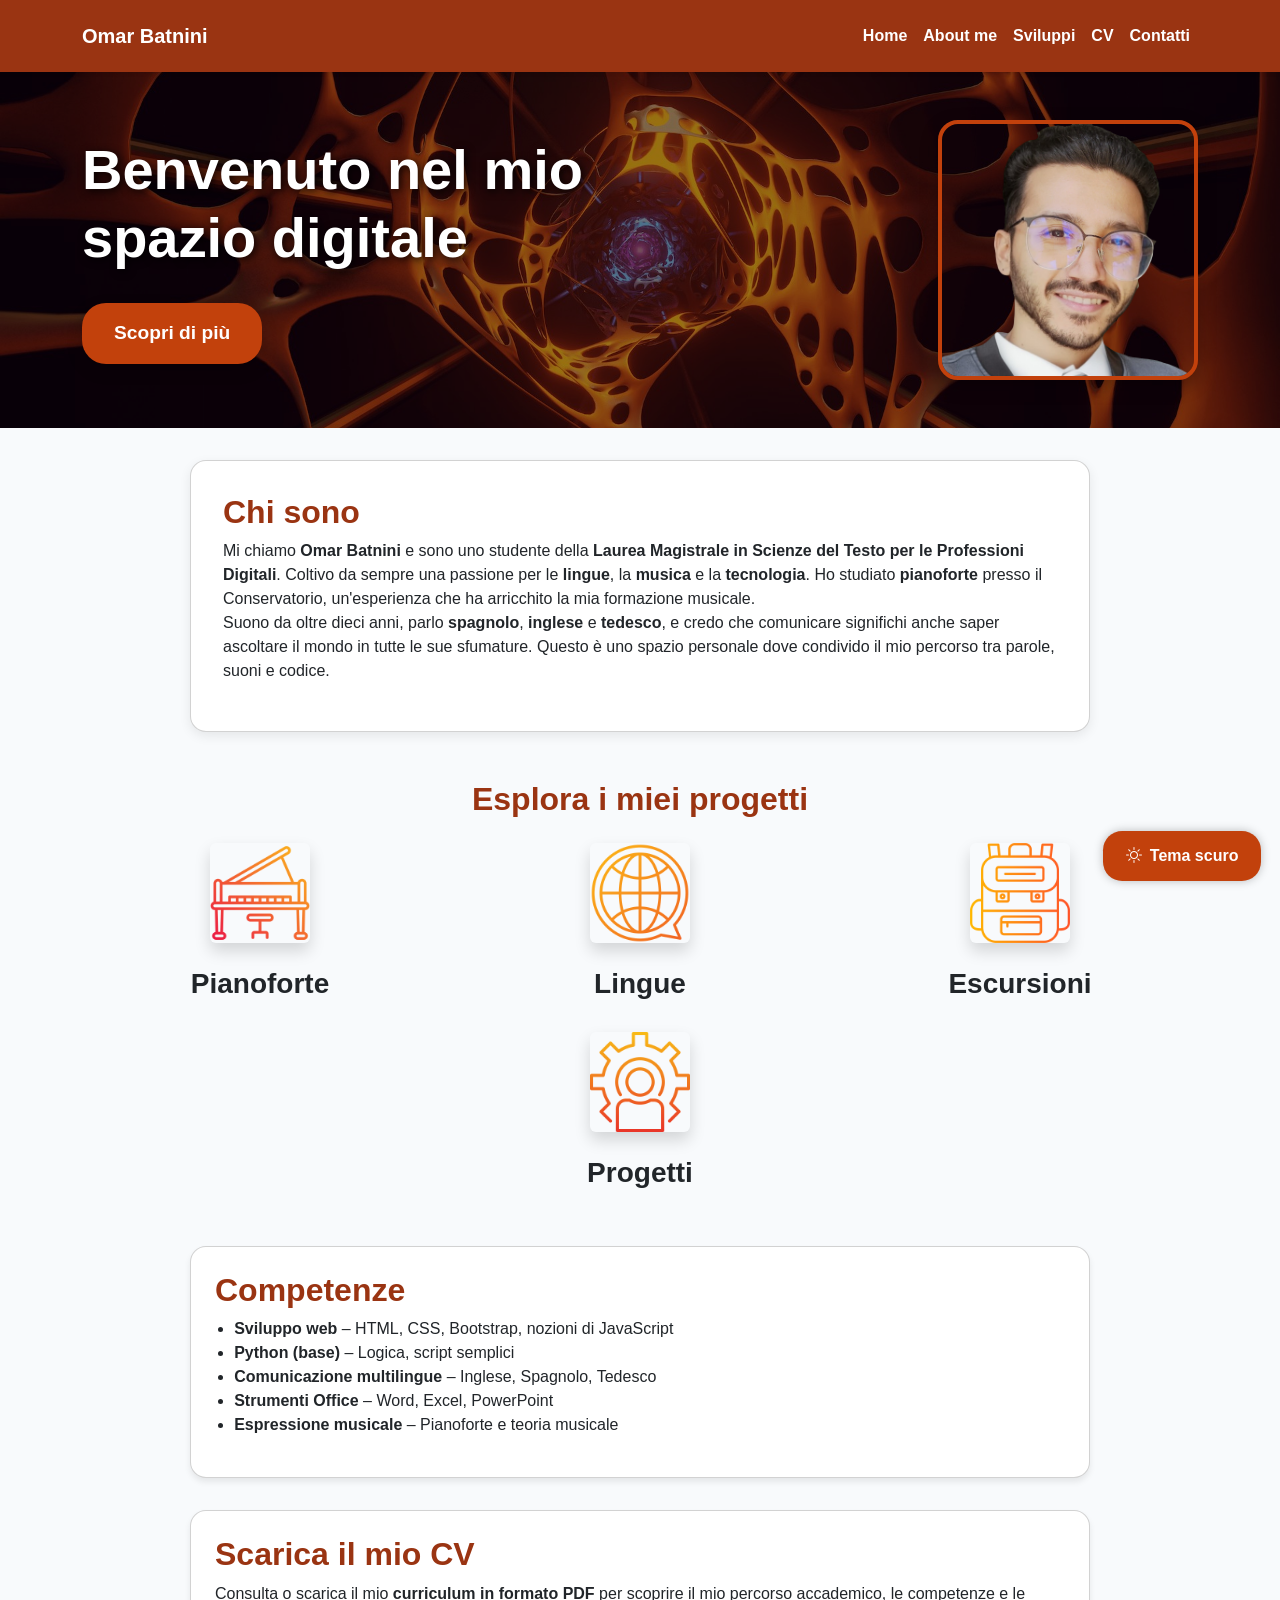
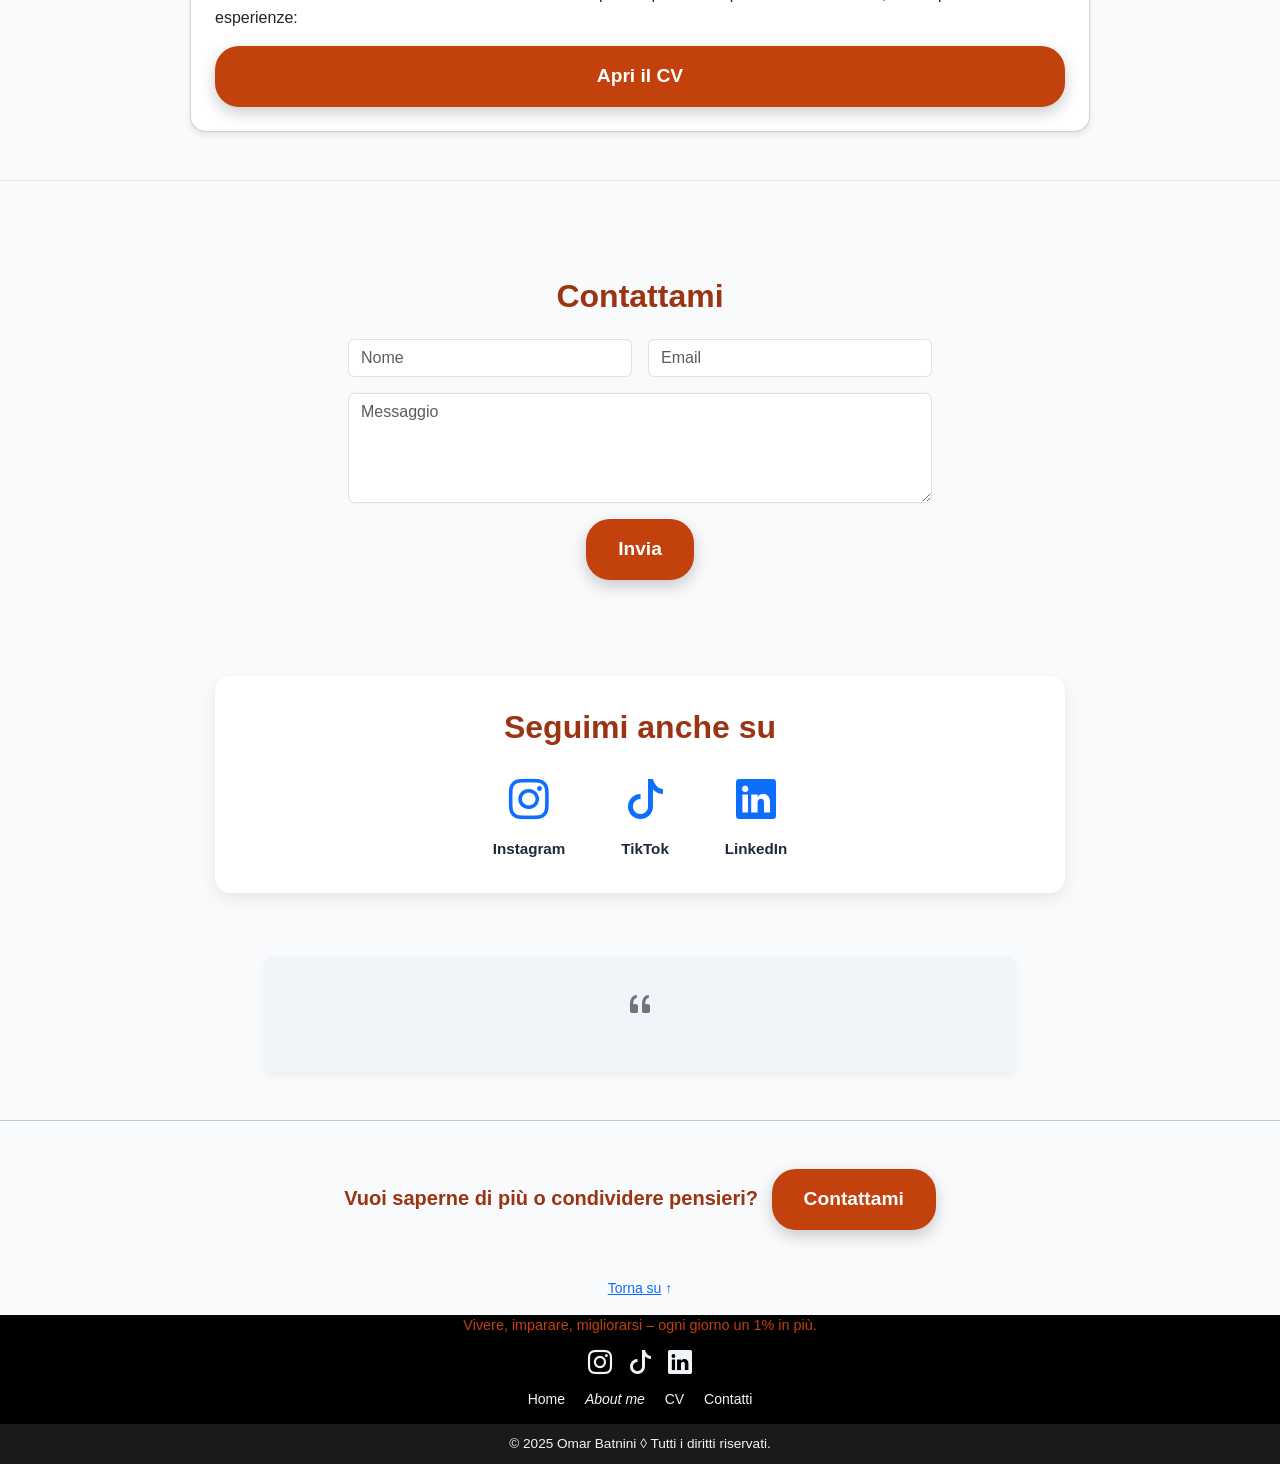
==== commit 24c38504: "Update index.html" ====
--- a/index.html
+++ b/index.html
@@ -159,7 +159,7 @@
 <section id="cv" class="card">
   <h2>Scarica il mio CV</h2>
   <p>Consulta o scarica il mio <strong>curriculum in formato PDF</strong> per scoprire il mio percorso accademico, le competenze e le esperienze:</p>
-  <a href="CV-batnini-omar-studente-LM-43-Digital-Humanist.pdf" target="_blank" download class="btn">Scarica il CV</a>
+  <a href="CV-batnini-omar-studente-LM-43-Digital-Humanist.pdf" target="_blank" class="btn" rel="noopener">Apri il CV</a>
 </section>
 
 <hr class="my-5" style="border-top: 1px solid #aaa;">
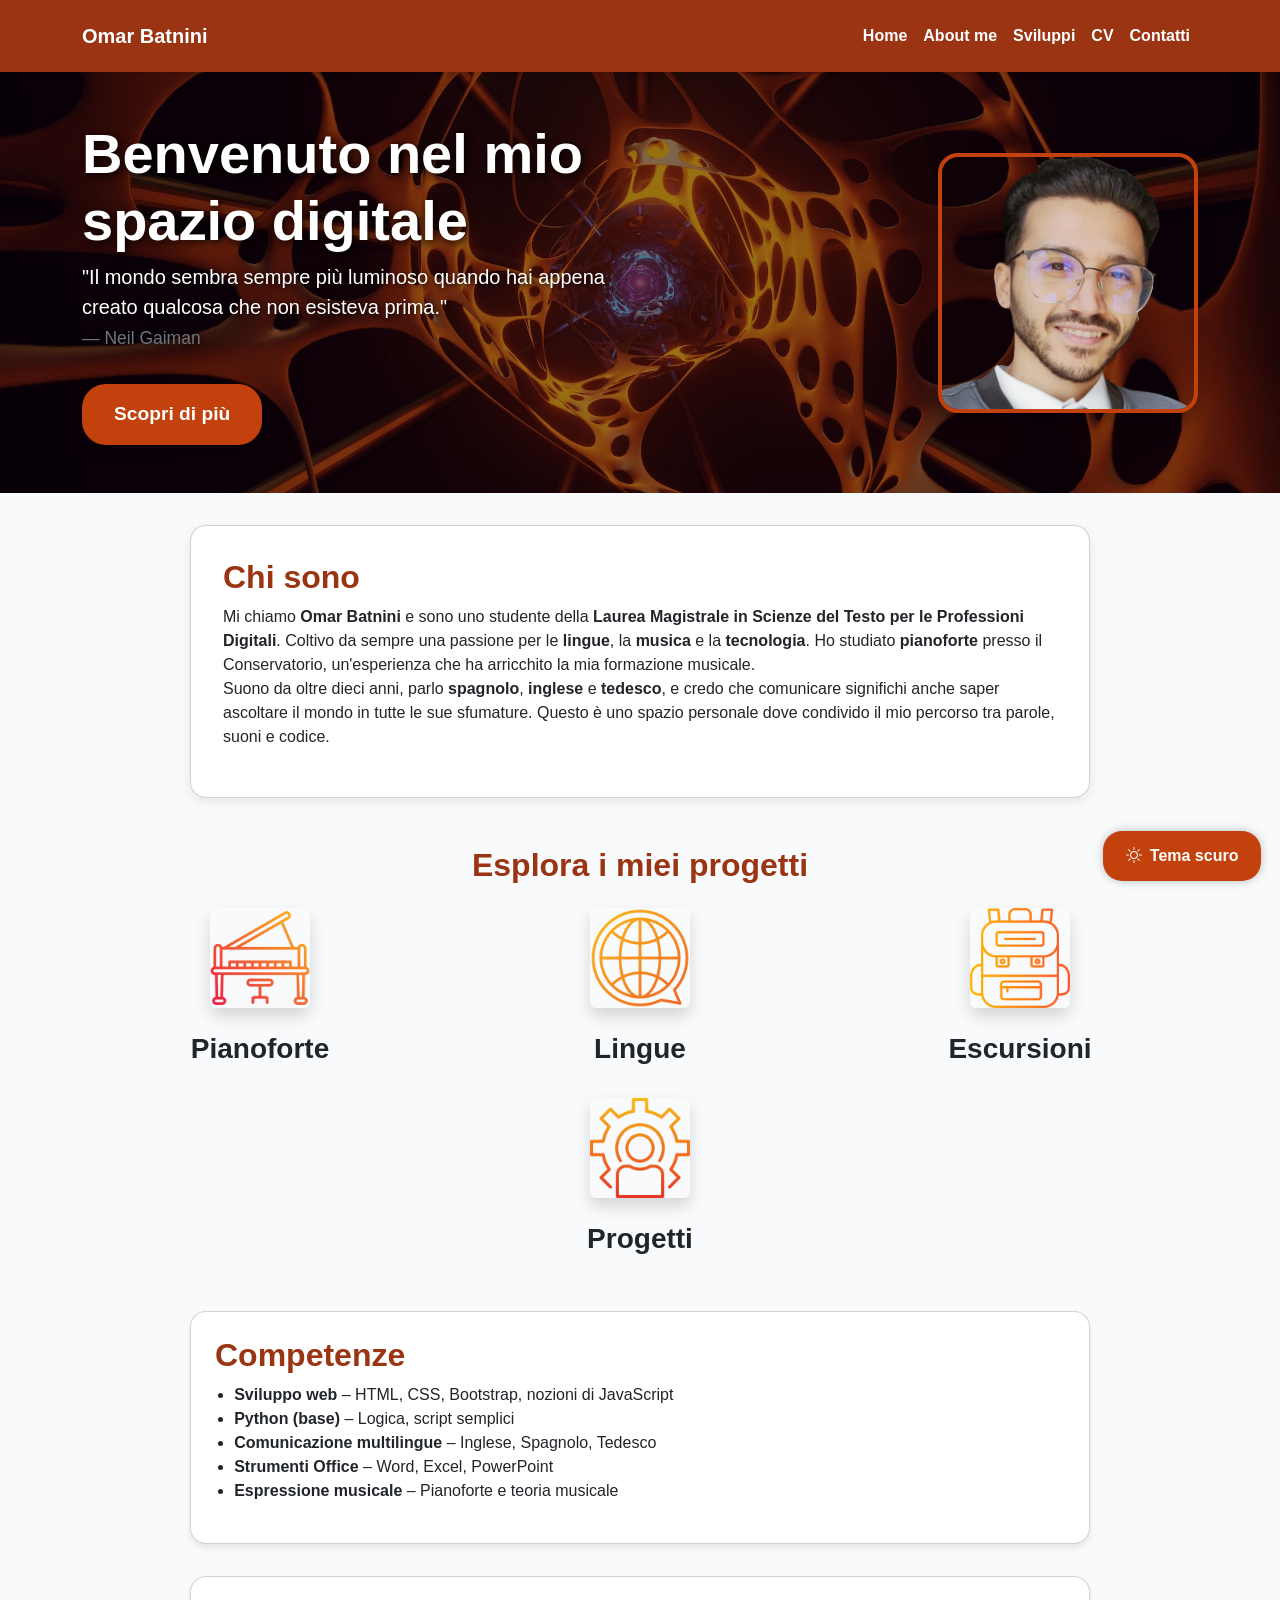
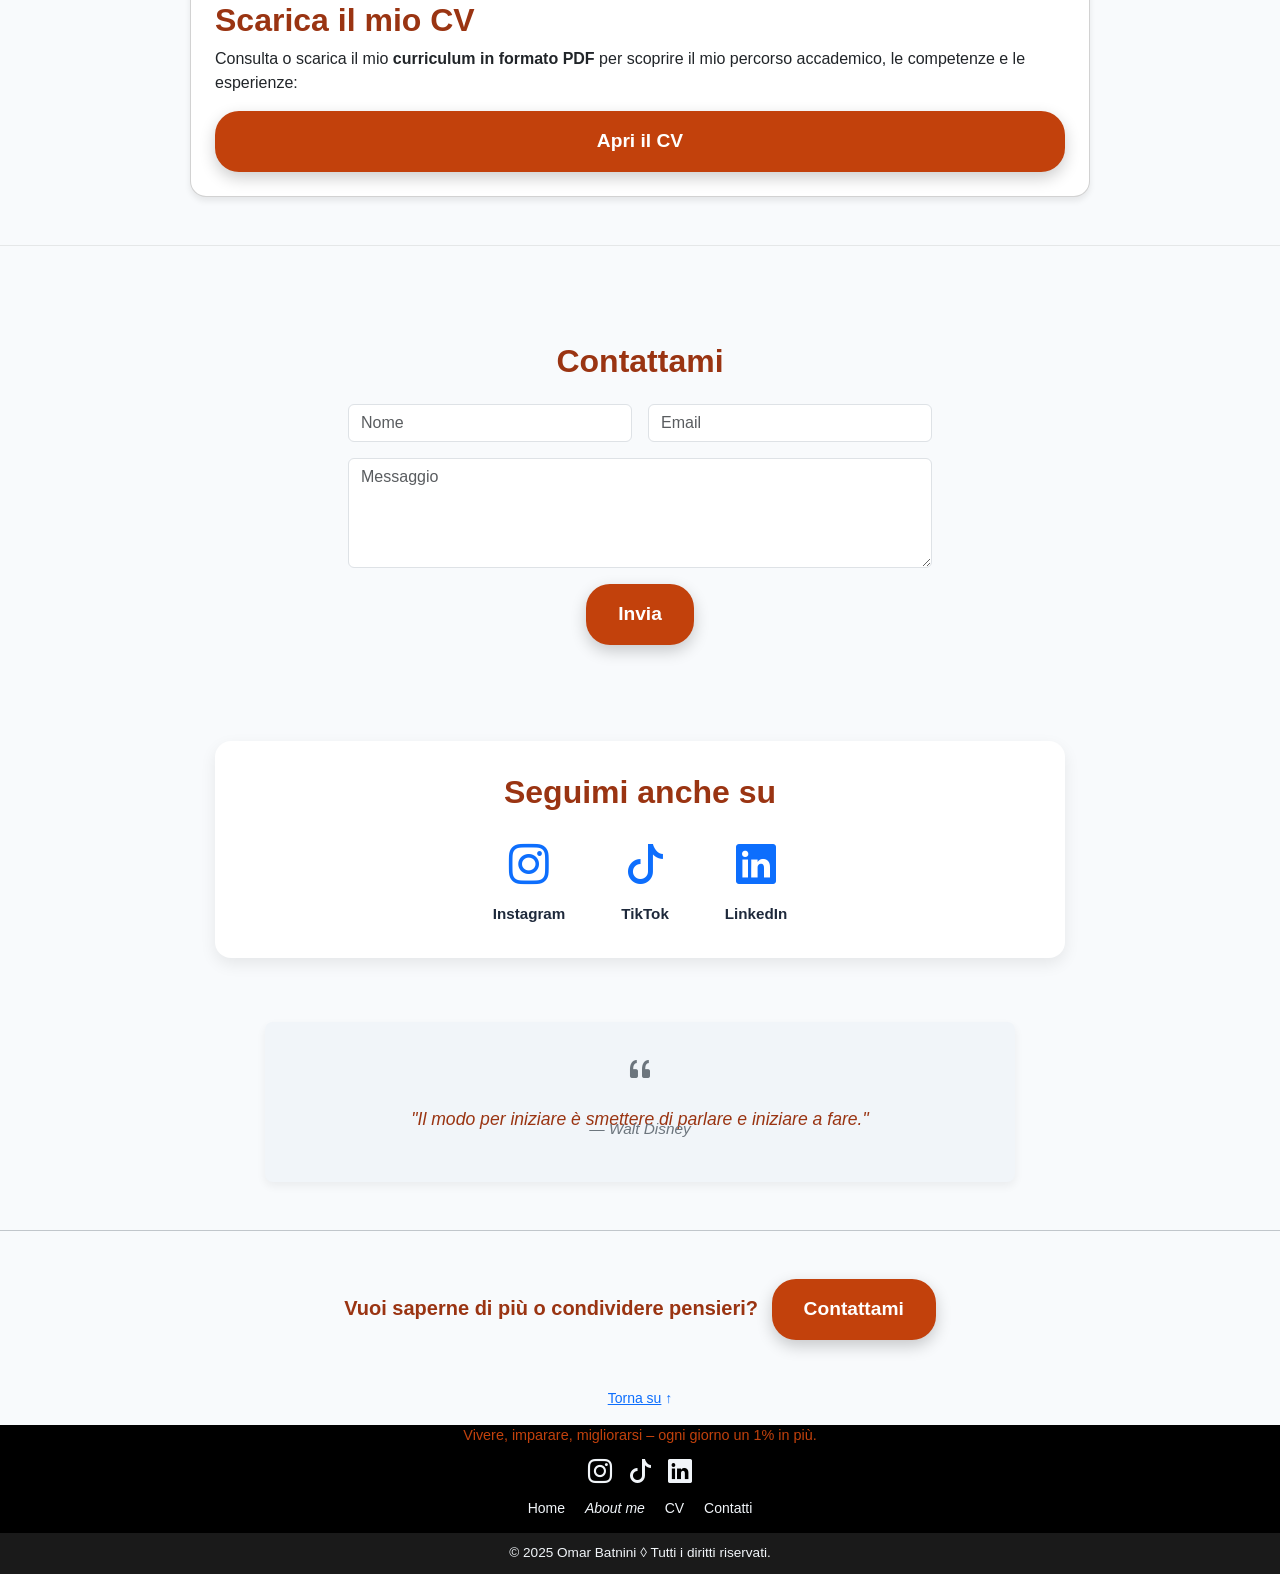
==== commit 9fefa876: "Migliorata impaginazione" ====
--- a/index.html
+++ b/index.html
@@ -21,8 +21,6 @@
   <meta name="description" content="Portfolio di uno studente LM-43: carriera accademica, progetti digitali, musica, lingue e sviluppo web.">
   <meta name="keywords" content="Studente LM-43, Scienze del testo, Portfolio, Web Development, Lingue, Musica, Python, HTML, CSS">
   <title>Portfolio – Omar Batnini</title>
-<! -- Content Security Policy per sicurezza -->
-  <meta http-equiv="Content-Security-Policy" content="default-src 'self' https: data:; script-src 'self' https:; style-src 'self' https: 'unsafe-inline';">
 <!-- Bootstrap & Icons -->
   <link href="https://cdn.jsdelivr.net/npm/bootstrap@5.3.3/dist/css/bootstrap.min.css" rel="stylesheet">
   <link rel="stylesheet" href="https://cdn.jsdelivr.net/npm/bootstrap-icons@1.11.3/font/bootstrap-icons.min.css">
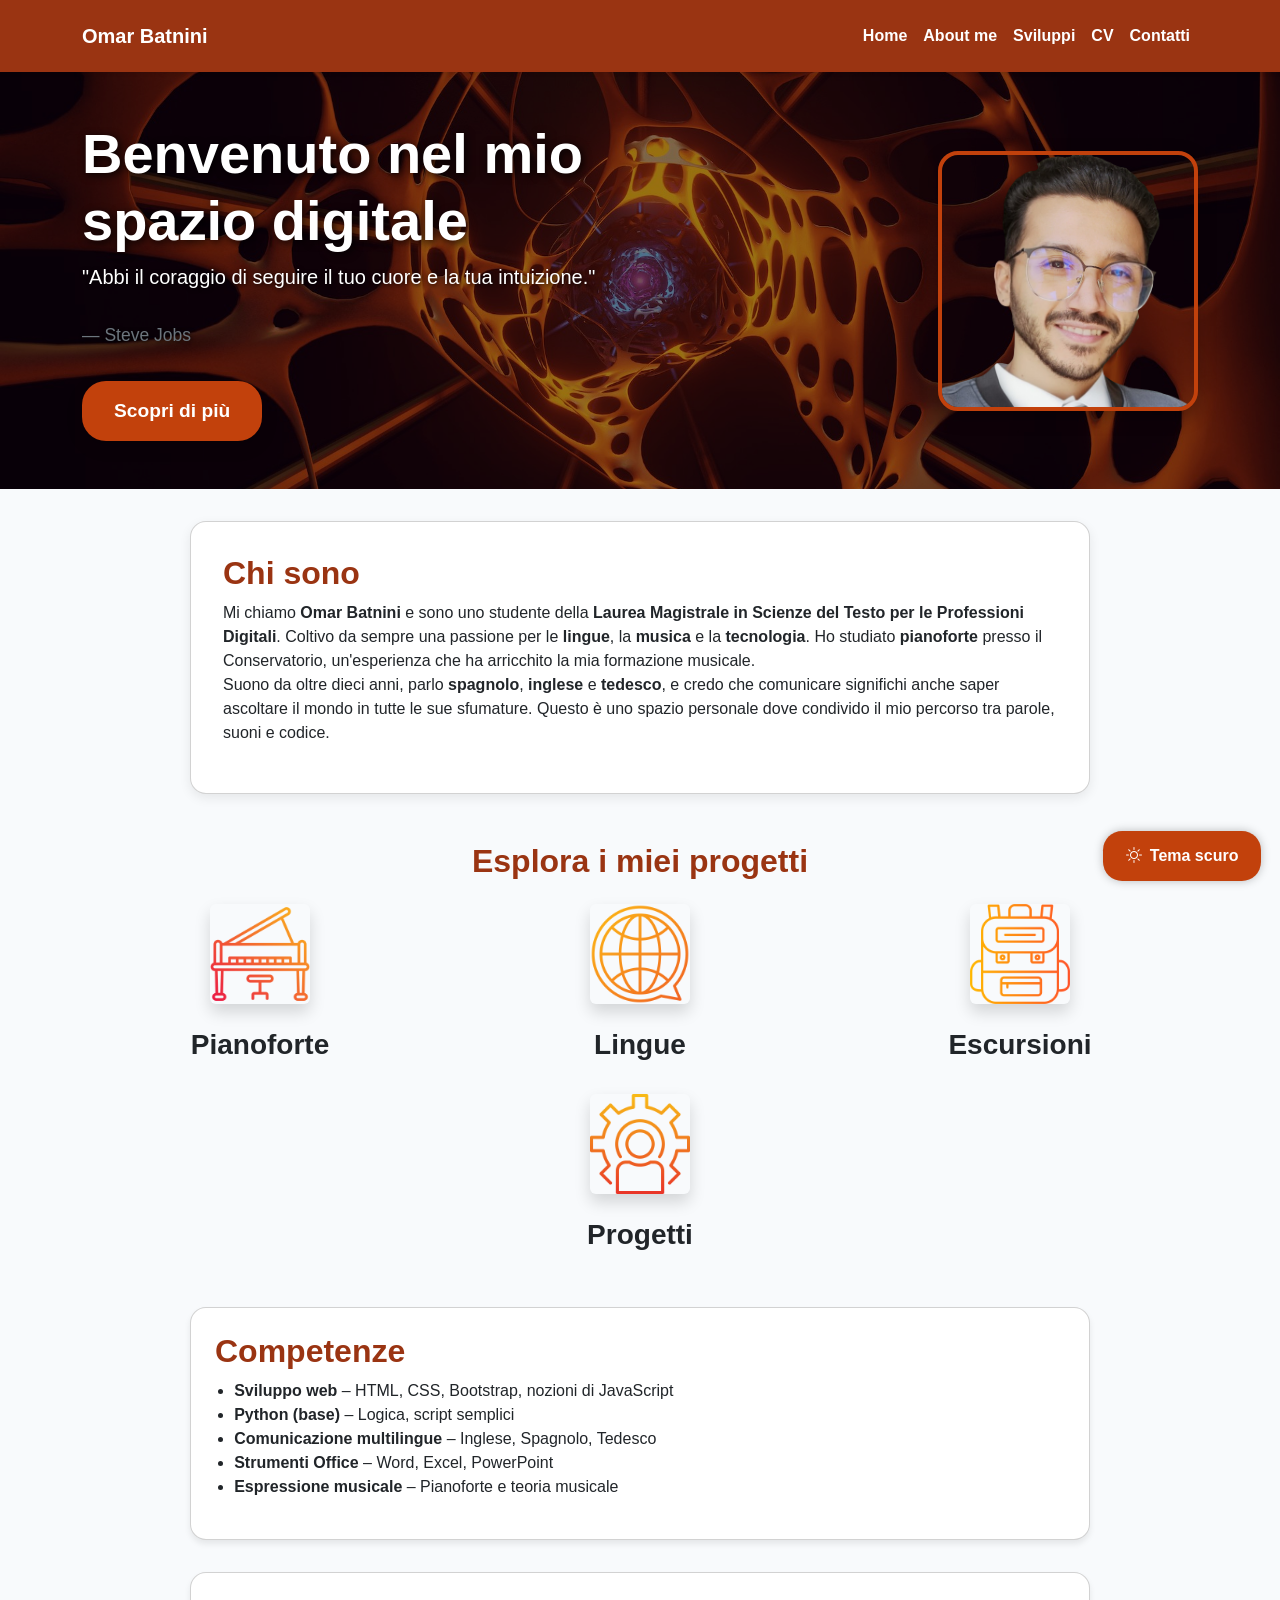
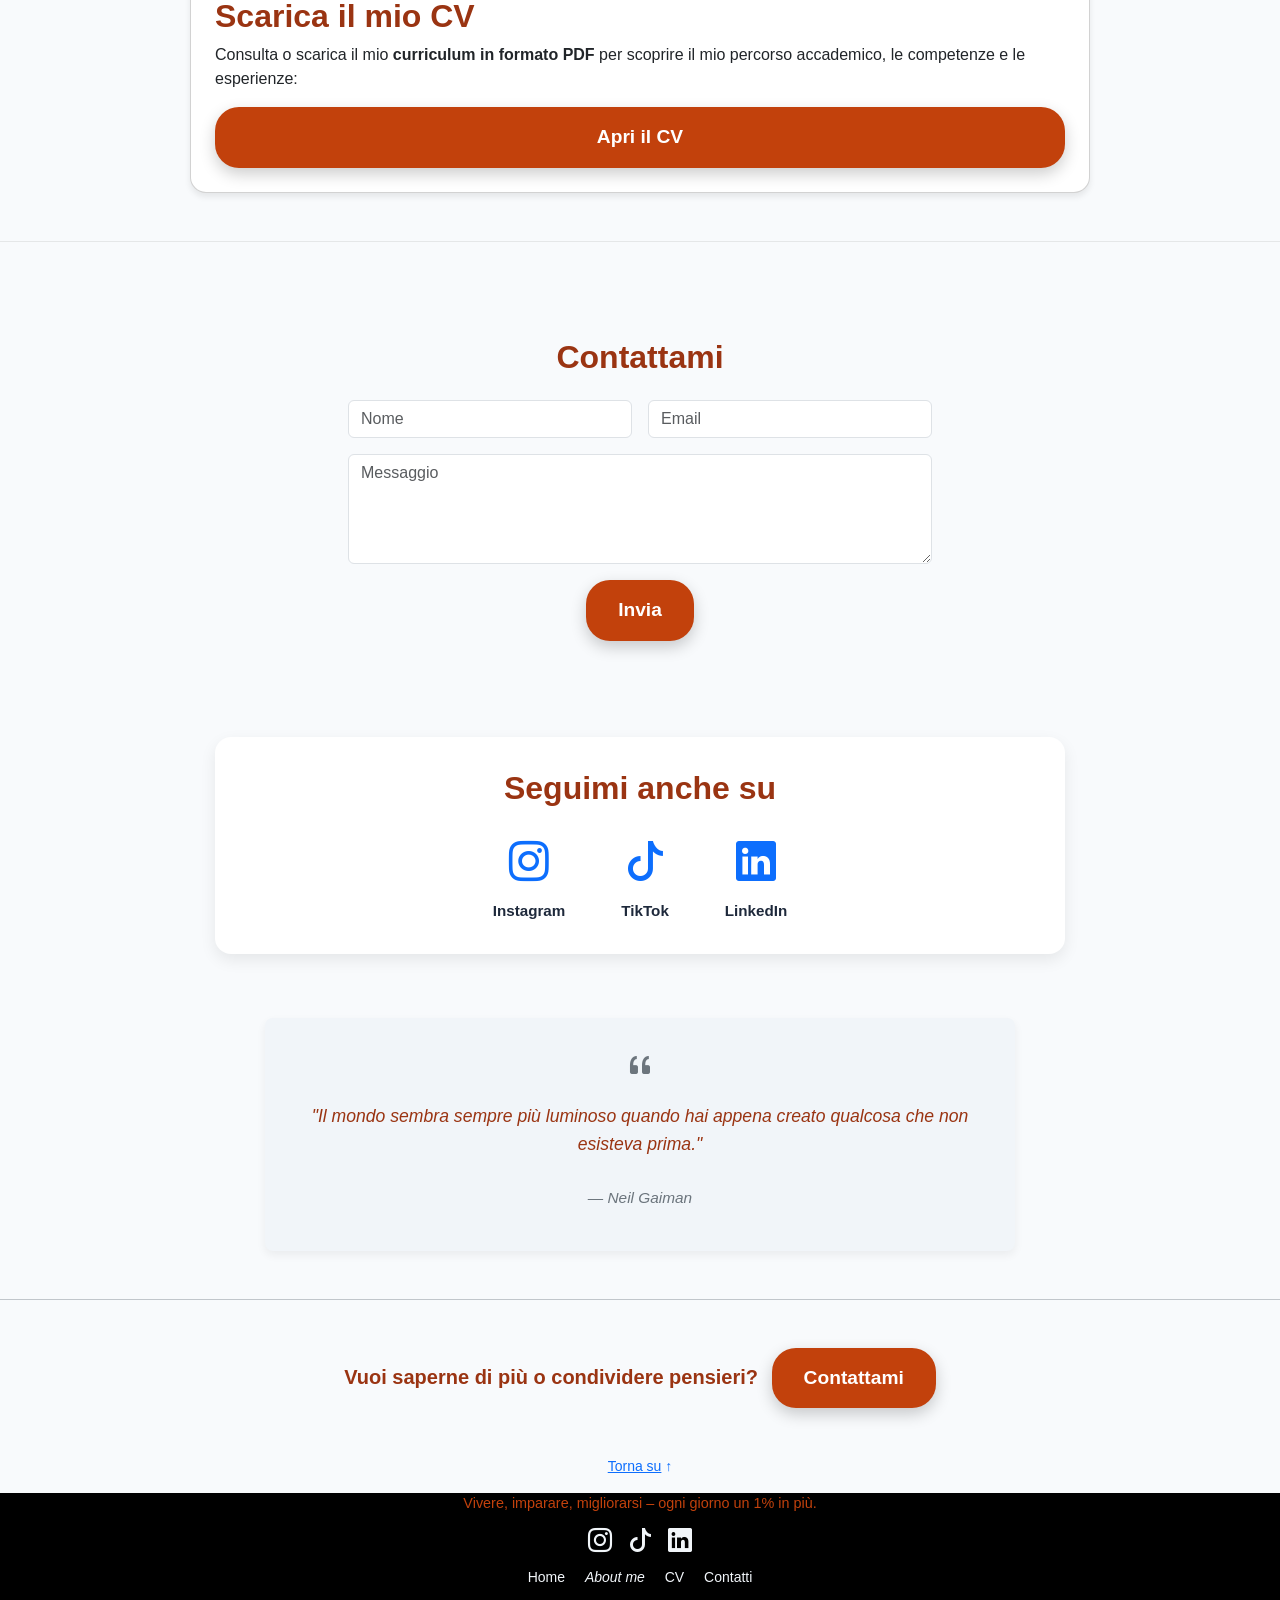
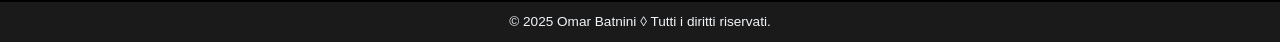
==== commit 96e4ddf4: "Security migliorata e aggiunta degli script separati" ====
--- a/index.html
+++ b/index.html
@@ -1,23 +1,11 @@
 <!DOCTYPE html>
 <html lang="it">
 <head>
-    <!-- script per eseguire subito lo script ed evitare flash di cambio luce dark mode -->
-    <script>
-  (function() {
-    try {
-      const prefersDark = window.matchMedia('(prefers-color-scheme: dark)').matches;
-      const savedTheme = localStorage.getItem('dark-mode');
-      const useDark = savedTheme === 'dark' || (!savedTheme && prefersDark);
-      if (useDark) {
-        document.documentElement.classList.add('dark-mode');
-      }
-    } catch(e) {}
-  })();
-</script>
 <!-- Meta Tags -->
   <meta charset="UTF-8">
   <meta http-equiv="X-UA-Compatible" content="IE=edge">
   <meta name="viewport" content="width=device-width, initial-scale=1">
+  <meta http-equiv="Content-Security-Policy" content="default-src 'self'; img-src 'self' data: https:; script-src 'self' https://cdn.jsdelivr.net; style-src 'self' 'unsafe-inline' https://cdn.jsdelivr.net https://cdnjs.cloudflare.com https://fonts.googleapis.com; font-src 'self' https://cdn.jsdelivr.net https://cdnjs.cloudflare.com https://fonts.gstatic.com; connect-src 'self' https:; base-uri 'self'; form-action 'self';">
   <meta name="description" content="Portfolio di uno studente LM-43: carriera accademica, progetti digitali, musica, lingue e sviluppo web.">
   <meta name="keywords" content="Studente LM-43, Scienze del testo, Portfolio, Web Development, Lingue, Musica, Python, HTML, CSS">
   <title>Portfolio – Omar Batnini</title>
@@ -51,6 +39,7 @@
 
 <!--libreria AOS per animazioni -->
   <link href="https://cdn.jsdelivr.net/npm/aos@2.3.4/dist/aos.css" rel="stylesheet">
+  <script src="js/theme-init.js" defer></script>
 </head>
 
 <body id="top" data-bs-spy="scroll" data-bs-target="#navbar" data-bs-offset="70" tabindex="0">
@@ -274,66 +263,10 @@
   </div>
 </footer>
 
-<!-- Script Bootstrap + Tema -->
 <script src="https://cdn.jsdelivr.net/npm/bootstrap@5.3.3/dist/js/bootstrap.bundle.min.js"></script>
-<script src="js/quotes.js"></script>
-
-<!-- Scrollspy dopo aver caricato Bootstrap script -->
-<script>
-  const scrollSpy = new bootstrap.ScrollSpy(document.body, {
-    target: '#navbar',
-    offset: 70
-  });
-</script>
-
-<!-- Tema Dark mode -->
-<script>
-const themeToggle = document.getElementById('theme-toggle');
-
-if (themeToggle) {
-    const icon = themeToggle.querySelector('i');
-    const label = themeToggle.querySelector('.theme-label');
-
-    const savedTheme = localStorage.getItem('dark-mode');
-    if (savedTheme === 'true') {
-        document.body.classList.add('dark-mode');
-    }
-
-    function updateThemeIcon() {
-        const isDark = document.body.classList.contains('dark-mode');
-        icon.className = isDark ? 'bi bi-moon me-2' : 'bi bi-brightness-high me-2';
-        if (label) {
-            label.textContent = isDark ? 'Tema chiaro' : 'Tema scuro';
-        }
-    }
-
-    themeToggle.addEventListener('click', () => {
-        const isDark = document.body.classList.toggle('dark-mode');
-        localStorage.setItem('dark-mode', isDark);
-        updateThemeIcon();
-    });
-
-    updateThemeIcon();
-}
-</script>
-
-<!-- Inserisci citazioni random -->
-<script>
-document.addEventListener('DOMContentLoaded', function() {
-    const heroQuote = document.getElementById('hero-quote');
-    const randomQuote = document.getElementById('random-quote');
-    
-    if (heroQuote) {
-        const quote = getRandomQuote();
-        heroQuote.innerHTML = `"${quote.testo}" <br><span class="blockquote-footer mt-2">${quote.autore}</span>`;
-    }
-    
-    if (randomQuote) {
-        const quote = getRandomQuote();
-        randomQuote.innerHTML = `"${quote.testo}"<br><footer class="blockquote-footer">${quote.autore}</footer>`;
-    }
-});
-</script>
-
+<script src="js/scrollspy.js" defer></script>
+<script src="js/theme.js" defer></script>
+<script src="js/quotes.js" defer></script>
+<script src="js/quotes-init.js" defer></script>
 </body>
 </html>
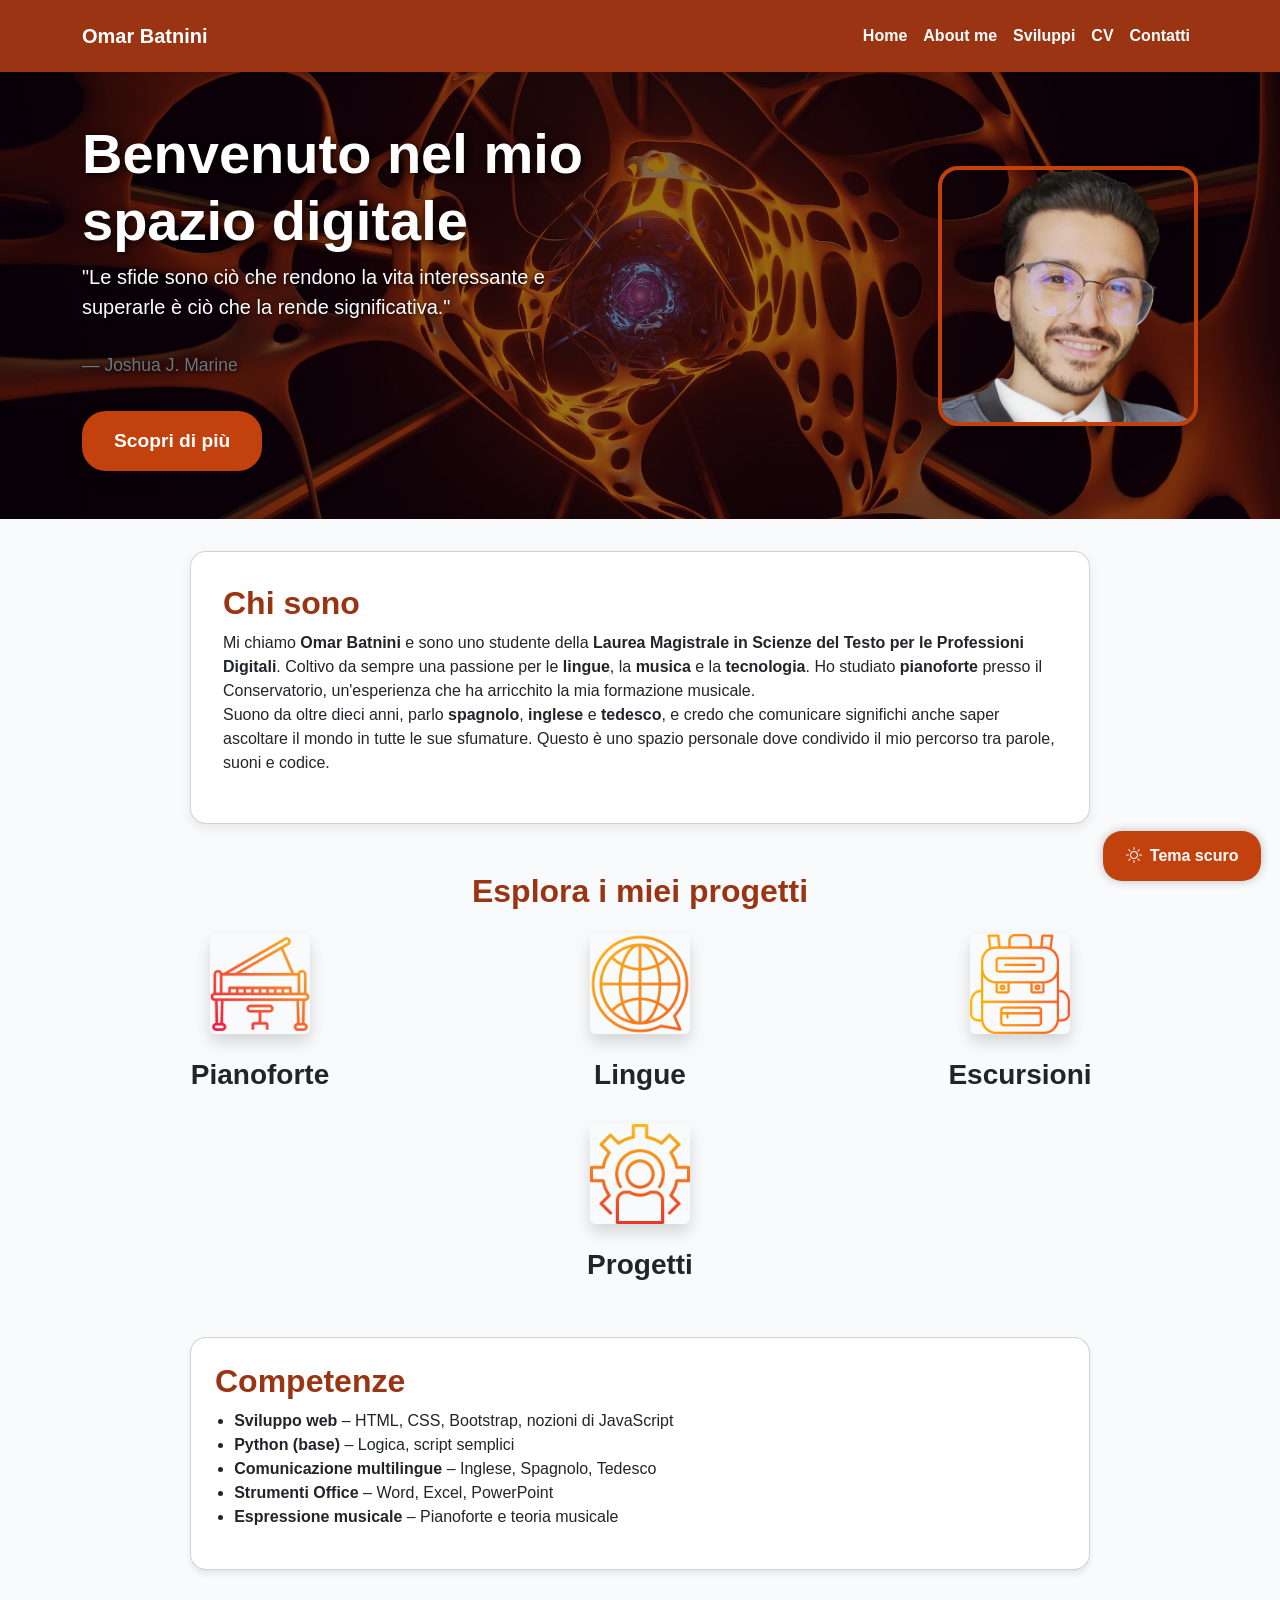
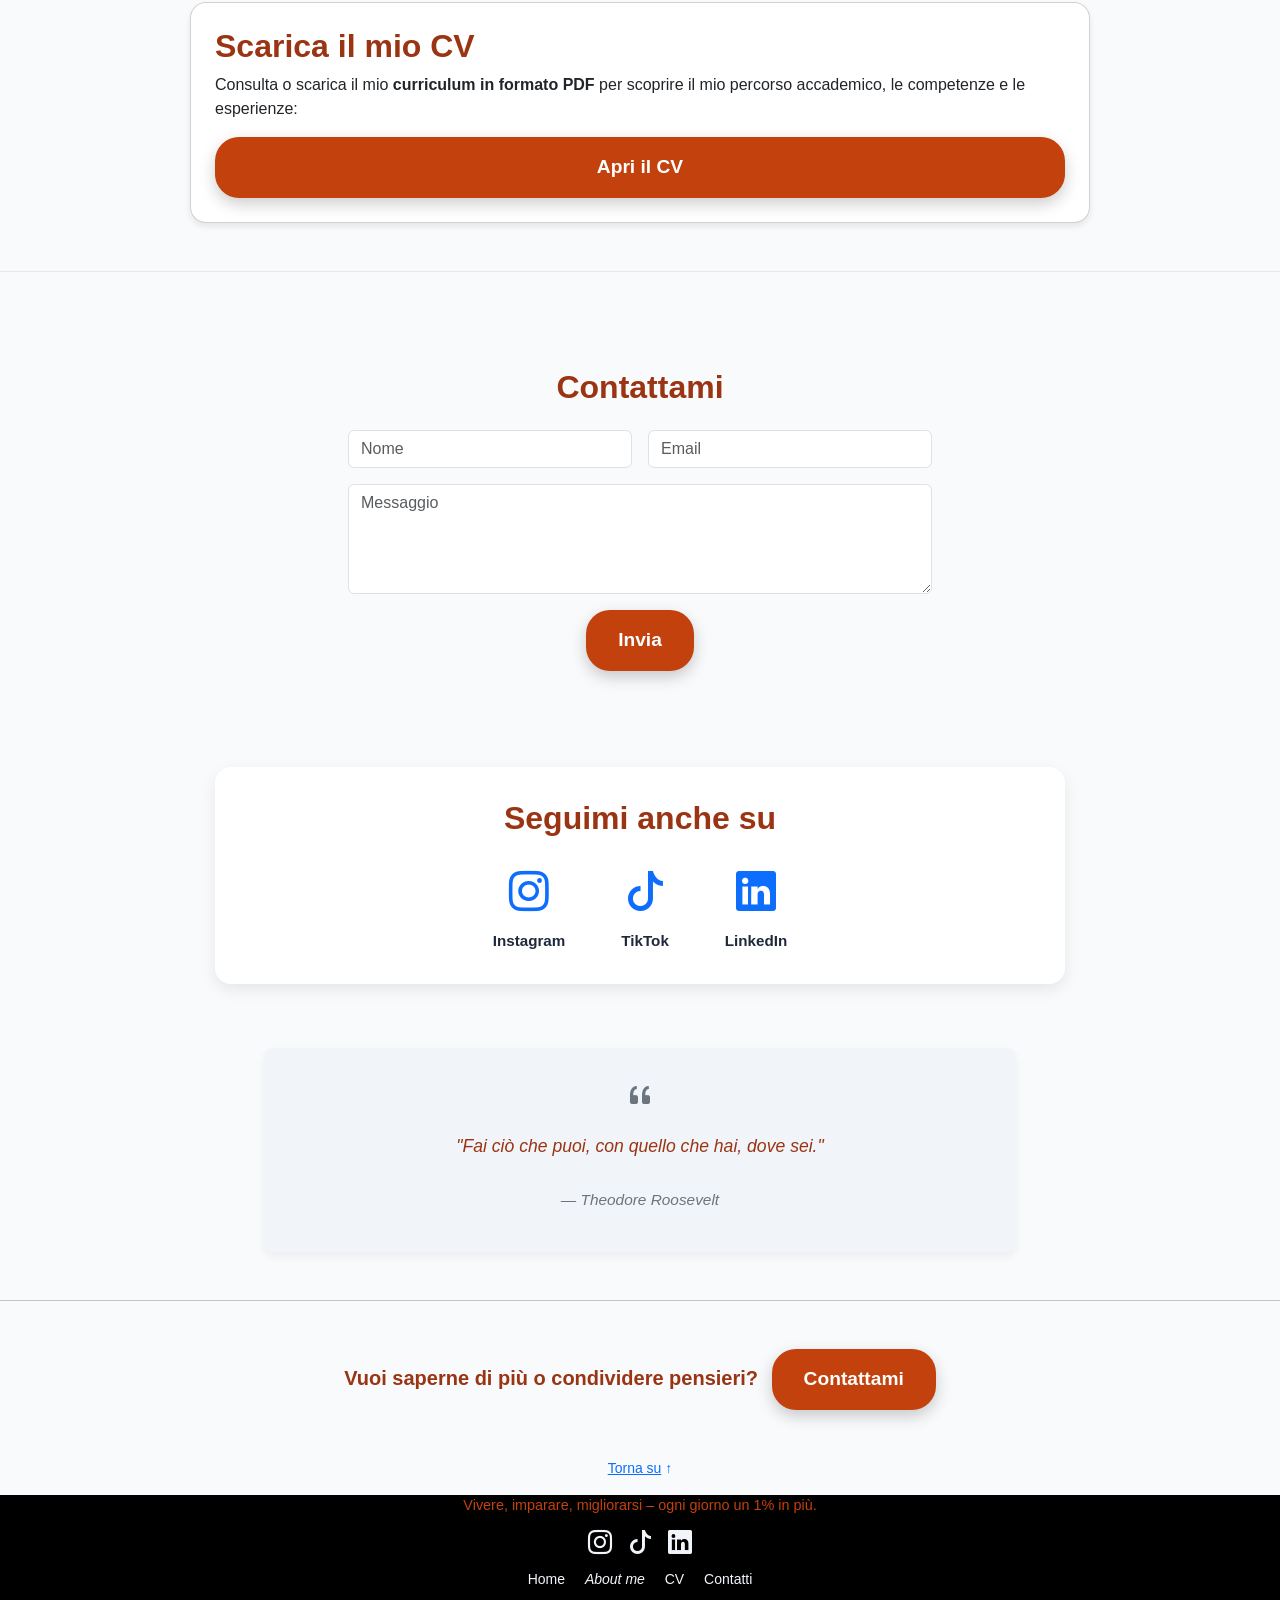
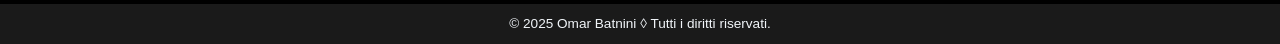
==== commit 96846609: "Update index.html" ====
--- a/index.html
+++ b/index.html
@@ -86,7 +86,7 @@
         <a href="#bio" class="btn btn-outline-orange mt-3">Scopri di più</a>
       </div>
       <div class="col-md-6 text-center text-md-end order-1 order-md-2">
-        <img src="./img/home/profile-pic.png" alt="Foto di Omar Batnini, studente di LM-43, pianista e responsabile del sito" class="profile-pic" loading="lazy">
+        <img src="./img/home/profile-pic.png" alt="Foto di Omar Batnini, studente di LM-43, pianista e responsabile del sito" class="profile-pic" loading="lazy" fetchpriority="high">
       </div>
     </div>
   </div>
